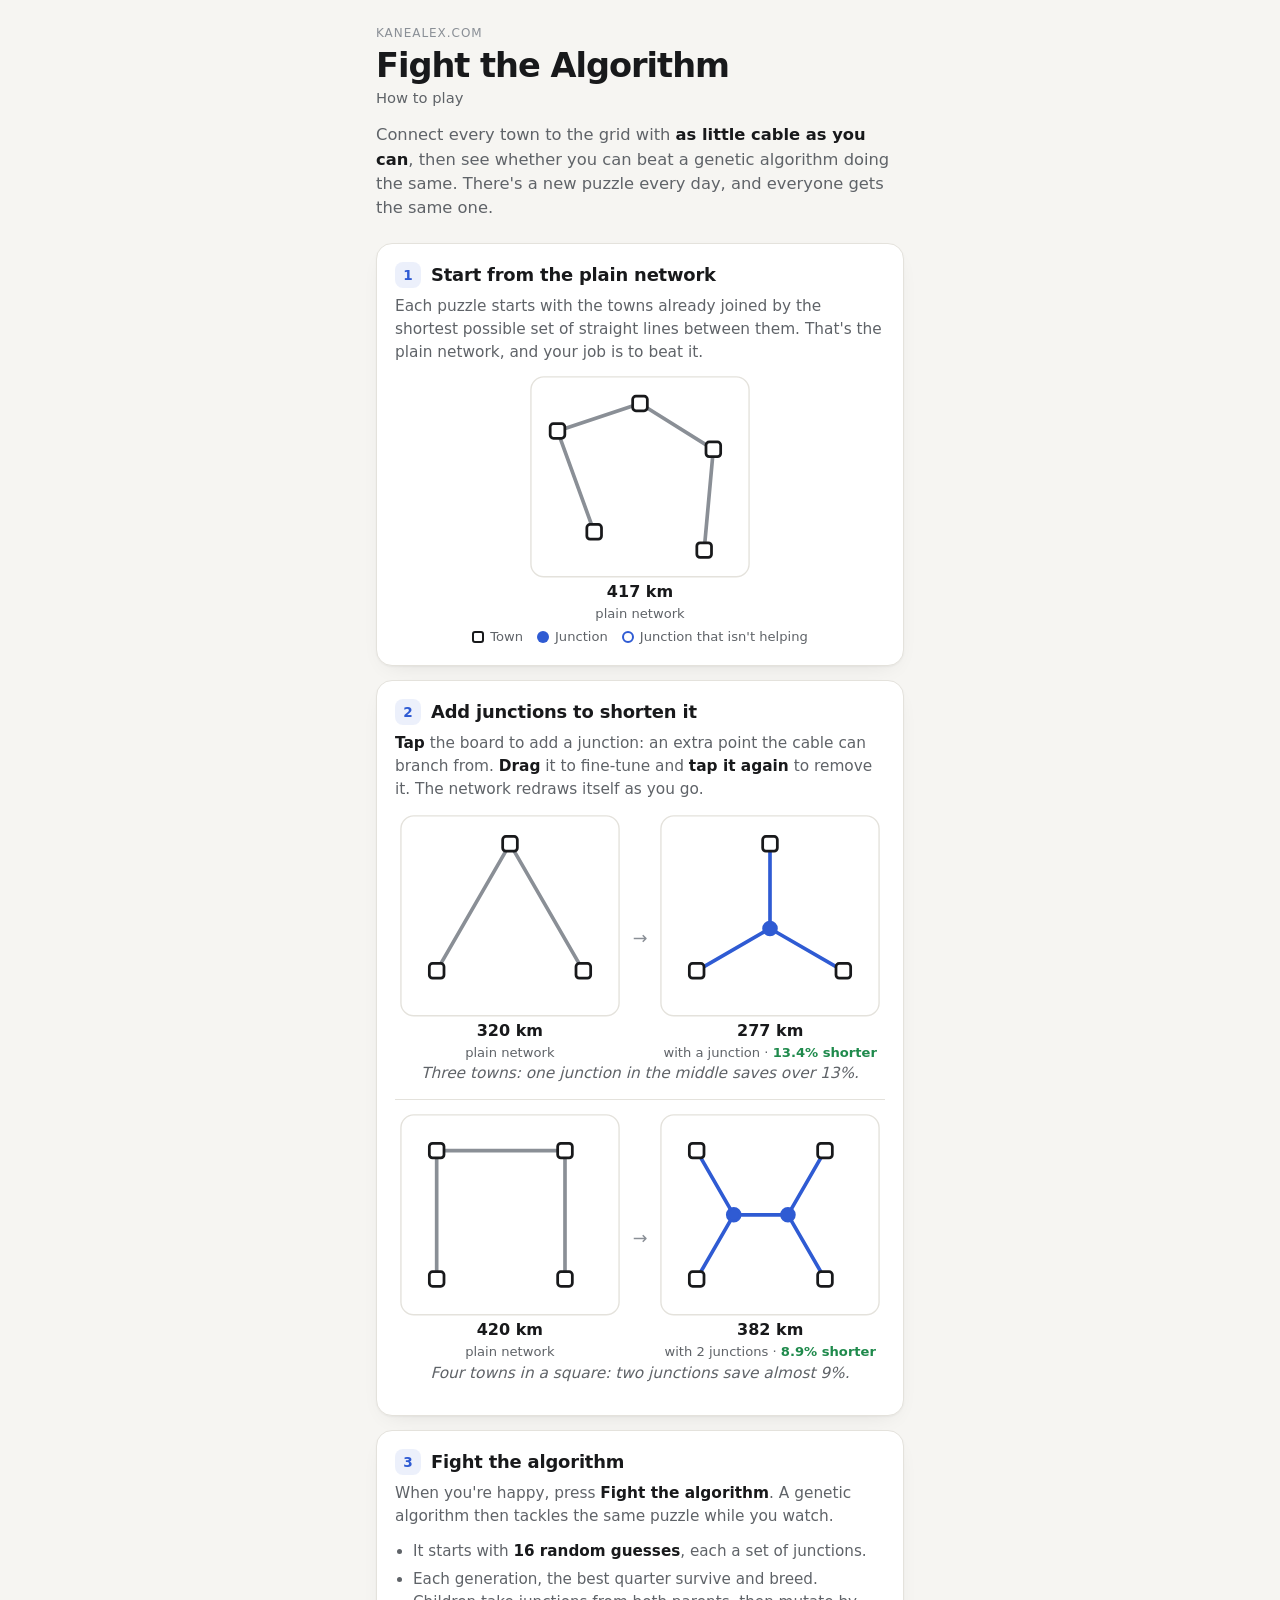
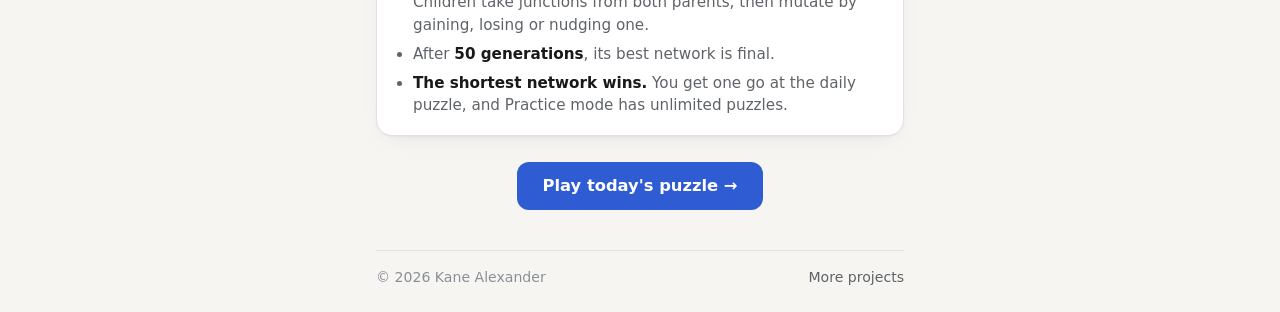
==== index.html @ aeb7538f "How to play: drop the 120 degree step Co-Authored-By: Claude Opus 5.5 (1M context) <noreply@anthropi" ====
<!doctype html>
<html lang="en">
<head>
<meta charset="utf-8">
<script>
  // Returning players skip this page and go straight to the game, unless they
  // got here from the game's own "How to play" button (same-origin referrer).
  try {
    const fromThisSite = document.referrer && new URL(document.referrer).origin === location.origin;
    if (!fromThisSite && localStorage.getItem("fta:seenHelp")) location.replace("play.html");
  } catch (err) { /* storage blocked or odd referrer: show this page */ }
</script>
<meta name="viewport" content="width=device-width, initial-scale=1, viewport-fit=cover">
<title>Fight the Algorithm: How to Play</title>
<meta name="description" content="A daily puzzle: connect the towns with as little cable as you can, then see if you beat a genetic algorithm.">
<link rel="canonical" href="https://fight.kanealex.com/">
<meta name="theme-color" content="#f6f5f2" media="(prefers-color-scheme: light)">
<meta name="theme-color" content="#111214" media="(prefers-color-scheme: dark)">
<meta property="og:type" content="website">
<meta property="og:url" content="https://fight.kanealex.com/">
<meta property="og:title" content="Fight the Algorithm">
<meta property="og:description" content="Connect the towns with less cable than a genetic algorithm. A new puzzle every day.">
<meta name="twitter:card" content="summary">
<meta name="twitter:title" content="Fight the Algorithm">
<meta name="twitter:description" content="Connect the towns with less cable than a genetic algorithm. A new puzzle every day.">
<link rel="icon" href="data:image/svg+xml,%3Csvg xmlns='http://www.w3.org/2000/svg' viewBox='0 0 64 64'%3E%3Crect width='64' height='64' rx='16' fill='%232f5bd3'/%3E%3Cg stroke='%23fff' stroke-width='4' stroke-linecap='round'%3E%3Cpath d='M32 34L16 18M32 34L48 18M32 34V50'/%3E%3C/g%3E%3Ccircle cx='32' cy='34' r='5' fill='%23fff'/%3E%3C/svg%3E">
<link rel="stylesheet" href="style.css">
<style>
  .intro { color: var(--muted); font-size: 1.02rem; margin: 6px 0 22px; text-wrap: pretty; }
  .intro b { color: var(--fg); }
  .steps { display: flex; flex-direction: column; gap: 14px; }
  .step {
    padding: 18px; border-radius: 16px;
    background: var(--card); border: 1px solid var(--border); box-shadow: var(--shadow);
  }
  .step h2 { display: flex; align-items: center; gap: 10px; margin: 0 0 6px; font-size: 1.12rem; letter-spacing: -0.01em; text-wrap: balance; }
  .step-num {
    flex: none; width: 26px; height: 26px; border-radius: 8px; display: grid; place-items: center;
    background: var(--accent-soft); color: var(--accent); font-size: .85rem; font-weight: 700;
  }
  .step p { margin: 0 0 12px; color: var(--muted); font-size: .96rem; }
  .step p b { color: var(--fg); }
  .example { margin-top: 14px; }
  .example + .example { padding-top: 14px; border-top: 1px solid var(--border); }
  .pair { display: grid; grid-template-columns: 1fr auto 1fr; align-items: center; gap: 8px; }
  .pair.single { grid-template-columns: minmax(0, 260px); justify-content: center; }
  .pair .arrow { color: var(--faint); font-size: 1.1rem; }
  figure { margin: 0; text-align: center; min-width: 0; }
  figure svg { display: block; width: 100%; max-width: 220px; height: auto; margin: 0 auto; }
  figcaption { font-size: .82rem; color: var(--muted); font-variant-numeric: tabular-nums; margin-top: 2px; }
  figcaption b { display: block; font-size: 1rem; color: var(--fg); }
  figcaption .good { color: var(--win); font-weight: 600; }
  figcaption .bad { color: var(--lose); font-weight: 600; }
  .caption { text-align: center; color: var(--muted); font-size: .86rem; font-style: italic; margin: 8px 0 0; }
  .legend { display: flex; flex-wrap: wrap; gap: 14px; justify-content: center; font-size: .82rem; color: var(--muted); margin-top: 4px; }
  .legend span { display: inline-flex; align-items: center; gap: 6px; }
  .legend i { display: inline-block; width: 12px; height: 12px; }
  .legend .town { border: 2.5px solid var(--line); border-radius: 3px; background: var(--board); }
  .legend .junction { border-radius: 50%; background: var(--accent); }
  .legend .hollow { border-radius: 50%; border: 2px solid var(--accent); }
  .facts { margin: 0; padding-left: 18px; color: var(--muted); font-size: .95rem; display: flex; flex-direction: column; gap: 6px; }
  .facts b { color: var(--fg); }
  .cta-wrap { text-align: center; margin-top: 26px; }
  .cta {
    display: inline-flex; align-items: center; min-height: 48px; padding: 0 26px; border-radius: 12px;
    background: var(--accent); color: #fff; font-weight: 700; text-decoration: none; font-size: 1.02rem;
  }
  @media (prefers-color-scheme: dark) { .cta { color: #0d1020; } }
  .cta:hover { filter: brightness(1.05); }
  @media (max-width: 420px) { .step { padding: 14px; } .pair { gap: 4px; } }
</style>
</head>
<body>
<main>
  <header class="top">
    <div>
      <a class="home" href="https://kanealex.com">kanealex.com</a>
      <h1>Fight the Algorithm</h1>
      <p class="sub">How to play</p>
    </div>
  </header>

  <p class="intro">Connect every town to the grid with <b>as little cable as you can</b>, then see whether you can beat a genetic algorithm doing the same. There's a new puzzle every day, and everyone gets the same one.</p>

  <div class="steps">
    <section class="step">
      <h2><span class="step-num">1</span> Start from the plain network</h2>
      <p>Each puzzle starts with the towns already joined by the shortest possible set of straight lines between them. That's the plain network, and your job is to beat it.</p>
      <div class="pair single"><figure data-example="start"></figure></div>
      <div class="legend"><span><i class="town"></i>Town</span><span><i class="junction"></i>Junction</span><span><i class="hollow"></i>Junction that isn't helping</span></div>
    </section>

    <section class="step">
      <h2><span class="step-num">2</span> Add junctions to shorten it</h2>
      <p><b>Tap</b> the board to add a junction: an extra point the cable can branch from. <b>Drag</b> it to fine-tune and <b>tap it again</b> to remove it. The network redraws itself as you go.</p>
      <div class="example">
        <div class="pair" data-pair="triangle"></div>
        <p class="caption">Three towns: one junction in the middle saves over 13%.</p>
      </div>
      <div class="example">
        <div class="pair" data-pair="square"></div>
        <p class="caption">Four towns in a square: two junctions save almost 9%.</p>
      </div>
    </section>

    <section class="step">
      <h2><span class="step-num">3</span> Fight the algorithm</h2>
      <p>When you're happy, press <b>Fight the algorithm</b>. A genetic algorithm then tackles the same puzzle while you watch.</p>
      <ul class="facts">
        <li>It starts with <b><span data-ga="population"></span> random guesses</b>, each a set of junctions.</li>
        <li>Each generation, the best quarter survive and breed. Children take junctions from both parents, then mutate by gaining, losing or nudging one.</li>
        <li>After <b><span data-ga="generations"></span> generations</b>, its best network is final.</li>
        <li><b>The shortest network wins.</b> You get one go at the daily puzzle, and Practice mode has unlimited puzzles.</li>
      </ul>
    </section>
  </div>

  <div class="cta-wrap">
    <a class="cta" href="play.html">Play today's puzzle &rarr;</a>
  </div>

  <footer>
    <span>&copy; <span id="year">2026</span> Kane Alexander</span>
    <a href="https://kanealex.com">More projects</a>
  </footer>
</main>

<script type="module">
  import { mst, networkLength, greedySteiner, savedPercent, GA_SETTINGS } from "./js/core.js";

  // Small worked examples, drawn with the game's own scoring so the numbers are real.
  // 1 unit = 1 km.
  const EXAMPLES = {
    start: { towns: [[30, 60], [120, 30], [200, 80], [70, 170], [190, 190]] },
    triangle: { towns: [[40, 170], [200, 170], [120, 31.44]] },
    square: { towns: [[40, 40], [180, 40], [40, 180], [180, 180]] },
  };

  const css = (name) => `var(--${name})`;

  function svg(towns, junctions, color) {
    const pts = towns.concat(junctions);
    const { edges, degree } = mst(pts);
    const lines = edges.map(([a, b]) =>
      `<line x1="${pts[a][0]}" y1="${pts[a][1]}" x2="${pts[b][0]}" y2="${pts[b][1]}" stroke="${color}" stroke-width="4" stroke-linecap="round"/>`).join("");
    const js = junctions.map((p, i) => {
      const useful = degree[towns.length + i] >= 3;
      return `<circle cx="${p[0]}" cy="${p[1]}" r="7" fill="${useful ? color : css("board")}" stroke="${color}" stroke-width="3"/>`;
    }).join("");
    const ts = towns.map(([x, y]) =>
      `<rect x="${x - 8}" y="${y - 8}" width="16" height="16" rx="3.5" fill="${css("board")}" stroke="${css("line")}" stroke-width="3"/>`).join("");
    return `<svg viewBox="0 0 240 220" role="img" aria-hidden="true"><rect x="1" y="1" width="238" height="218" rx="14" fill="${css("board")}" stroke="${css("border")}" stroke-width="1.5"/>${lines}${js}${ts}</svg>`;
  }

  const km = (l) => l.toLocaleString(undefined, { maximumFractionDigits: 0 }) + " km";

  function figure(towns, junctions, label, base) {
    const length = networkLength(towns, junctions);
    const color = junctions.length ? css("accent") : css("faint");
    let delta = "";
    if (base !== undefined) {
      const p = savedPercent(base, length);
      delta = p > 0.05 ? `<span class="good">${p.toFixed(1)}% shorter</span>` : `<span class="bad">${(-p).toFixed(1)}% longer</span>`;
    }
    return `${svg(towns, junctions, color)}<figcaption><b>${km(length)}</b>${label}${delta ? " · " + delta : ""}</figcaption>`;
  }

  for (const el of document.querySelectorAll("[data-example]")) {
    const { towns } = EXAMPLES[el.dataset.example];
    el.innerHTML = figure(towns, [], "plain network");
  }

  for (const el of document.querySelectorAll("[data-pair]")) {
    const ex = EXAMPLES[el.dataset.pair];
    const base = mst(ex.towns).length;
    const junctions = ex.junctions ?? greedySteiner(ex.towns);
    const label = junctions.length === 1 ? "with a junction" : `with ${junctions.length} junctions`;
    el.innerHTML = `<figure>${figure(ex.towns, [], "plain network")}</figure><span class="arrow" aria-hidden="true">&rarr;</span><figure>${figure(ex.towns, junctions, label, base)}</figure>`;
  }

  for (const el of document.querySelectorAll("[data-ga]")) el.textContent = GA_SETTINGS[el.dataset.ga];
  document.getElementById("year").textContent = new Date().getFullYear();
</script>
<script data-goatcounter="https://kanealex.goatcounter.com/count" async src="//gc.zgo.at/count.js"></script>
</body>
</html>
---- style.css ----
:root {
  --bg: #f6f5f2; --fg: #18191b; --muted: #5f6368; --faint: #8a8f96;
  --card: #ffffff; --border: #e4e2dc; --border-strong: #d2cfc7;
  --accent: #2f5bd3; --accent-soft: rgba(47, 91, 211, .09);
  --algo: #d0661f; --algo-soft: rgba(208, 102, 31, .1);
  --win: #1f8a4c; --lose: #c2412d;
  --board: #ffffff; --line: #18191b; --ghost: rgba(24, 25, 27, .16);
  --shadow: 0 1px 2px rgba(0,0,0,.04), 0 8px 24px -12px rgba(0,0,0,.12);
}
@media (prefers-color-scheme: dark) {
  :root {
    --bg: #111214; --fg: #ececec; --muted: #a2a6ad; --faint: #757a82;
    --card: #191b1e; --border: #26292d; --border-strong: #353a40;
    --accent: #84a6ff; --accent-soft: rgba(132, 166, 255, .1);
    --algo: #f0965a; --algo-soft: rgba(240, 150, 90, .12);
    --win: #5fcf8e; --lose: #ff8a75;
    --board: #191b1e; --line: #ececec; --ghost: rgba(236, 236, 236, .16);
    --shadow: 0 1px 2px rgba(0,0,0,.3), 0 12px 32px -16px rgba(0,0,0,.6);
  }
}
* { box-sizing: border-box; }
[hidden] { display: none !important; }
html { -webkit-text-size-adjust: 100%; }
body {
  margin: 0; background: var(--bg); color: var(--fg);
  font: 16px/1.5 system-ui, -apple-system, "Segoe UI", Roboto, sans-serif;
  -webkit-font-smoothing: antialiased;
}
a { color: var(--accent); }
button { font: inherit; color: inherit; }
main {
  max-width: 560px; margin: 0 auto;
  padding: max(20px, env(safe-area-inset-top)) 16px max(24px, env(safe-area-inset-bottom));
}

.top { display: flex; justify-content: space-between; align-items: flex-start; gap: 12px; margin-bottom: 14px; }
.home {
  font-size: .75rem; letter-spacing: .08em; text-transform: uppercase;
  color: var(--faint); text-decoration: none;
}
.home:hover { color: var(--fg); }
h1 { font-size: clamp(1.6rem, 6vw, 2.1rem); line-height: 1.1; margin: 4px 0 2px; letter-spacing: -0.03em; }
#howToPlayLink { display: inline-block; margin: 2px 0 8px; font-size: .8rem; font-weight: 700; color: var(--accent); text-decoration: none; }
#howToPlayLink:hover { text-decoration: underline; }
.sub { margin: 0; color: var(--muted); font-size: .92rem; }
.top-actions { display: flex; gap: 6px; padding-top: 18px; }
.icon-btn {
  width: 40px; height: 40px; border-radius: 11px; border: 1px solid var(--border);
  background: var(--card); display: grid; place-items: center; cursor: pointer; color: inherit;
}
.icon-btn:hover { border-color: var(--border-strong); }
.icon-btn svg { width: 20px; height: 20px; fill: none; stroke: currentColor; stroke-width: 1.8; stroke-linecap: round; stroke-linejoin: round; }

.modes {
  display: inline-flex; padding: 3px; gap: 2px; margin-bottom: 14px;
  background: var(--card); border: 1px solid var(--border); border-radius: 12px;
}
.modes button {
  border: 0; background: none; padding: 6px 16px; border-radius: 9px; cursor: pointer;
  color: var(--muted); font-size: .92rem; font-weight: 600;
}
.modes button[aria-selected="true"] { background: var(--accent-soft); color: var(--accent); }

.score { display: flex; justify-content: space-between; align-items: flex-end; gap: 12px; margin-bottom: 10px; min-height: 52px; }
.score-main { display: flex; flex-direction: column; }
.score-value { font-size: 2rem; font-weight: 700; letter-spacing: -0.03em; line-height: 1.1; font-variant-numeric: tabular-nums; }
.score-label, .score-side { color: var(--muted); font-size: .85rem; }
.score-side { white-space: nowrap; }
.score-side { text-align: right; font-variant-numeric: tabular-nums; }

.board-wrap { position: relative; }
#board {
  display: block; width: 100%; aspect-ratio: 1; border-radius: 16px;
  background: var(--board); border: 1px solid var(--border); box-shadow: var(--shadow);
  touch-action: none; cursor: crosshair; user-select: none; -webkit-user-select: none;
}
#board.locked { cursor: default; }
.hint { color: var(--faint); font-size: .85rem; margin: 10px 0 14px; text-align: center; min-height: 1.3em; }

.controls { display: flex; gap: 8px; flex-wrap: wrap; }
.btn {
  flex: 1 1 auto; min-height: 44px; padding: 0 16px; border-radius: 12px; cursor: pointer;
  border: 1px solid var(--border); background: var(--card); font-weight: 600;
}
.btn:hover { border-color: var(--border-strong); }
.btn.primary { background: var(--accent); border-color: var(--accent); color: #fff; flex-grow: 2; }
@media (prefers-color-scheme: dark) { .btn.primary { color: #0d1020; } }
.btn:disabled { opacity: .45; cursor: default; }

.result {
  margin-top: 14px; padding: 18px; border-radius: 16px;
  background: var(--card); border: 1px solid var(--border); box-shadow: var(--shadow);
}
.result h2 { margin: 0 0 12px; font-size: 1.3rem; letter-spacing: -0.02em; }
.result h2.win { color: var(--win); }
.result h2.lose { color: var(--lose); }
.versus { display: grid; grid-template-columns: 1fr 1fr; gap: 10px; margin-bottom: 12px; }
.side { padding: 10px 12px; border-radius: 12px; display: flex; flex-direction: column; }
.side.you { background: var(--accent-soft); }
.side.algo { background: var(--algo-soft); }
.who { font-size: .8rem; color: var(--muted); font-weight: 600; }
.side .pct { font-size: 1.4rem; font-weight: 700; font-variant-numeric: tabular-nums; }
.side .sub-pct { font-size: .8rem; color: var(--muted); font-variant-numeric: tabular-nums; }
.side.lead { box-shadow: inset 0 0 0 2px currentColor; }
.side.you.lead { color: var(--accent); }
.side.algo.lead { color: var(--algo); }
.side.you .pct { color: var(--accent); }
.side.algo .pct { color: var(--algo); }
#chart { display: block; width: 100%; height: 90px; }
.best { color: var(--muted); font-size: .85rem; margin: 8px 0 12px; }
.views { display: inline-flex; gap: 2px; padding: 3px; border: 1px solid var(--border); border-radius: 11px; margin-bottom: 14px; }
.views button { border: 0; background: none; padding: 4px 14px; border-radius: 8px; cursor: pointer; color: var(--muted); font-size: .88rem; font-weight: 600; }
.views button[aria-pressed="true"] { background: var(--bg); color: var(--fg); }
.next-daily { color: var(--faint); font-size: .85rem; margin: 12px 0 0; text-align: center; }
.next-daily:empty { display: none; }

footer {
  margin-top: 40px; padding-top: 16px; border-top: 1px solid var(--border);
  display: flex; justify-content: space-between; gap: 8px; color: var(--faint); font-size: .88rem;
}
footer a { color: var(--muted); text-decoration: none; }
footer a:hover { color: var(--fg); text-decoration: underline; }

dialog {
  width: min(480px, calc(100vw - 32px)); max-height: calc(100dvh - 48px); overflow: auto;
  border: 1px solid var(--border); border-radius: 16px; padding: 22px;
  background: var(--card); color: var(--fg); box-shadow: var(--shadow);
}
dialog::backdrop { background: rgba(0, 0, 0, .45); }
dialog h2 { margin: 0 0 10px; font-size: 1.25rem; }
dialog h3 { margin: 18px 0 6px; font-size: 1rem; }
dialog p { margin: 0 0 10px; color: var(--muted); font-size: .95rem; }
dialog .btn { width: 100%; margin-top: 8px; }
.stats { display: grid; grid-template-columns: repeat(4, 1fr); gap: 8px; margin: 6px 0 14px; text-align: center; }
.stats b { display: block; font-size: 1.6rem; font-variant-numeric: tabular-nums; }
.stats span { font-size: .75rem; color: var(--muted); }
.muted { color: var(--muted); }
.small { font-size: .82rem; }

.toast {
  position: fixed; left: 50%; bottom: max(24px, env(safe-area-inset-bottom)); transform: translateX(-50%);
  background: var(--fg); color: var(--bg); padding: 8px 16px; border-radius: 999px; font-size: .9rem; font-weight: 600;
}

:focus-visible { outline: 2px solid var(--accent); outline-offset: 2px; }
@media (prefers-reduced-motion: reduce) { * { transition: none !important; } }
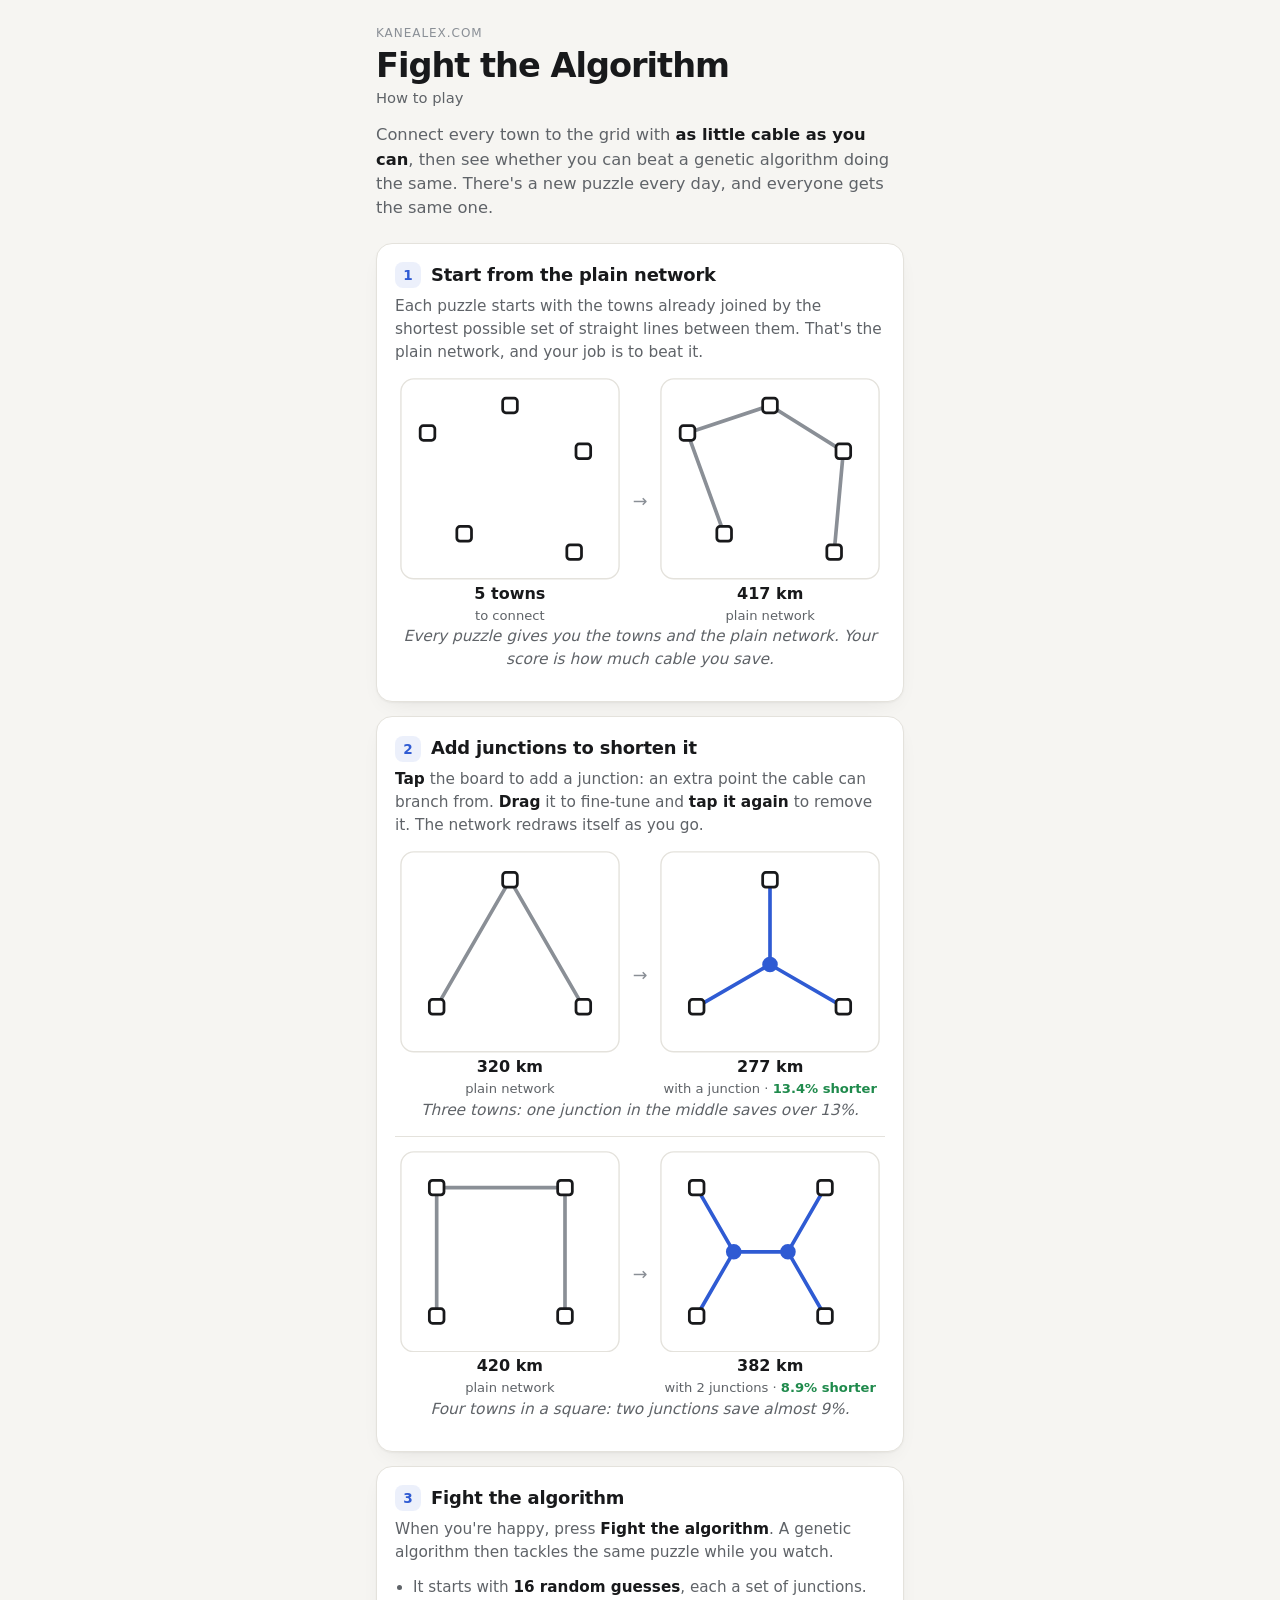
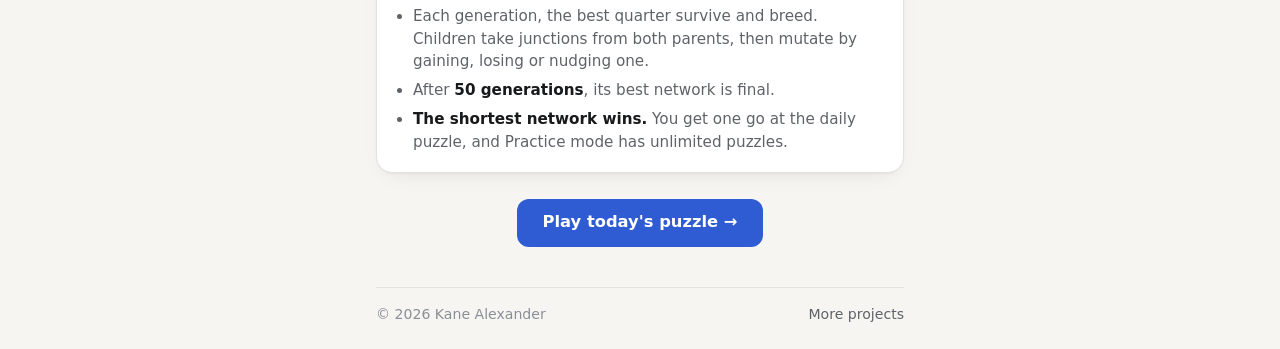
==== commit 3583878b: "How to play: step 1 shows towns, then the plain network Co-Authored-By: Claude Opus 5.5 (1M context)" ====
--- a/index.html
+++ b/index.html
@@ -86,8 +86,10 @@
     <section class="step">
       <h2><span class="step-num">1</span> Start from the plain network</h2>
       <p>Each puzzle starts with the towns already joined by the shortest possible set of straight lines between them. That's the plain network, and your job is to beat it.</p>
-      <div class="pair single"><figure data-example="start"></figure></div>
-      <div class="legend"><span><i class="town"></i>Town</span><span><i class="junction"></i>Junction</span><span><i class="hollow"></i>Junction that isn't helping</span></div>
+      <div class="example">
+        <div class="pair" data-start="start"></div>
+        <p class="caption">Every puzzle gives you the towns and the plain network. Your score is how much cable you save.</p>
+      </div>
     </section>
 
     <section class="step">
@@ -165,9 +167,10 @@
     return `${svg(towns, junctions, color)}<figcaption><b>${km(length)}</b>${label}${delta ? " · " + delta : ""}</figcaption>`;
   }
 
-  for (const el of document.querySelectorAll("[data-example]")) {
-    const { towns } = EXAMPLES[el.dataset.example];
-    el.innerHTML = figure(towns, [], "plain network");
+  for (const el of document.querySelectorAll("[data-start]")) {
+    const { towns } = EXAMPLES[el.dataset.start];
+    const dots = svg(towns, [], css("faint")).replace(/<line [^>]*\/>/g, "");
+    el.innerHTML = `<figure>${dots}<figcaption><b>${towns.length} towns</b>to connect</figcaption></figure><span class="arrow" aria-hidden="true">&rarr;</span><figure>${figure(towns, [], "plain network")}</figure>`;
   }
 
   for (const el of document.querySelectorAll("[data-pair]")) {
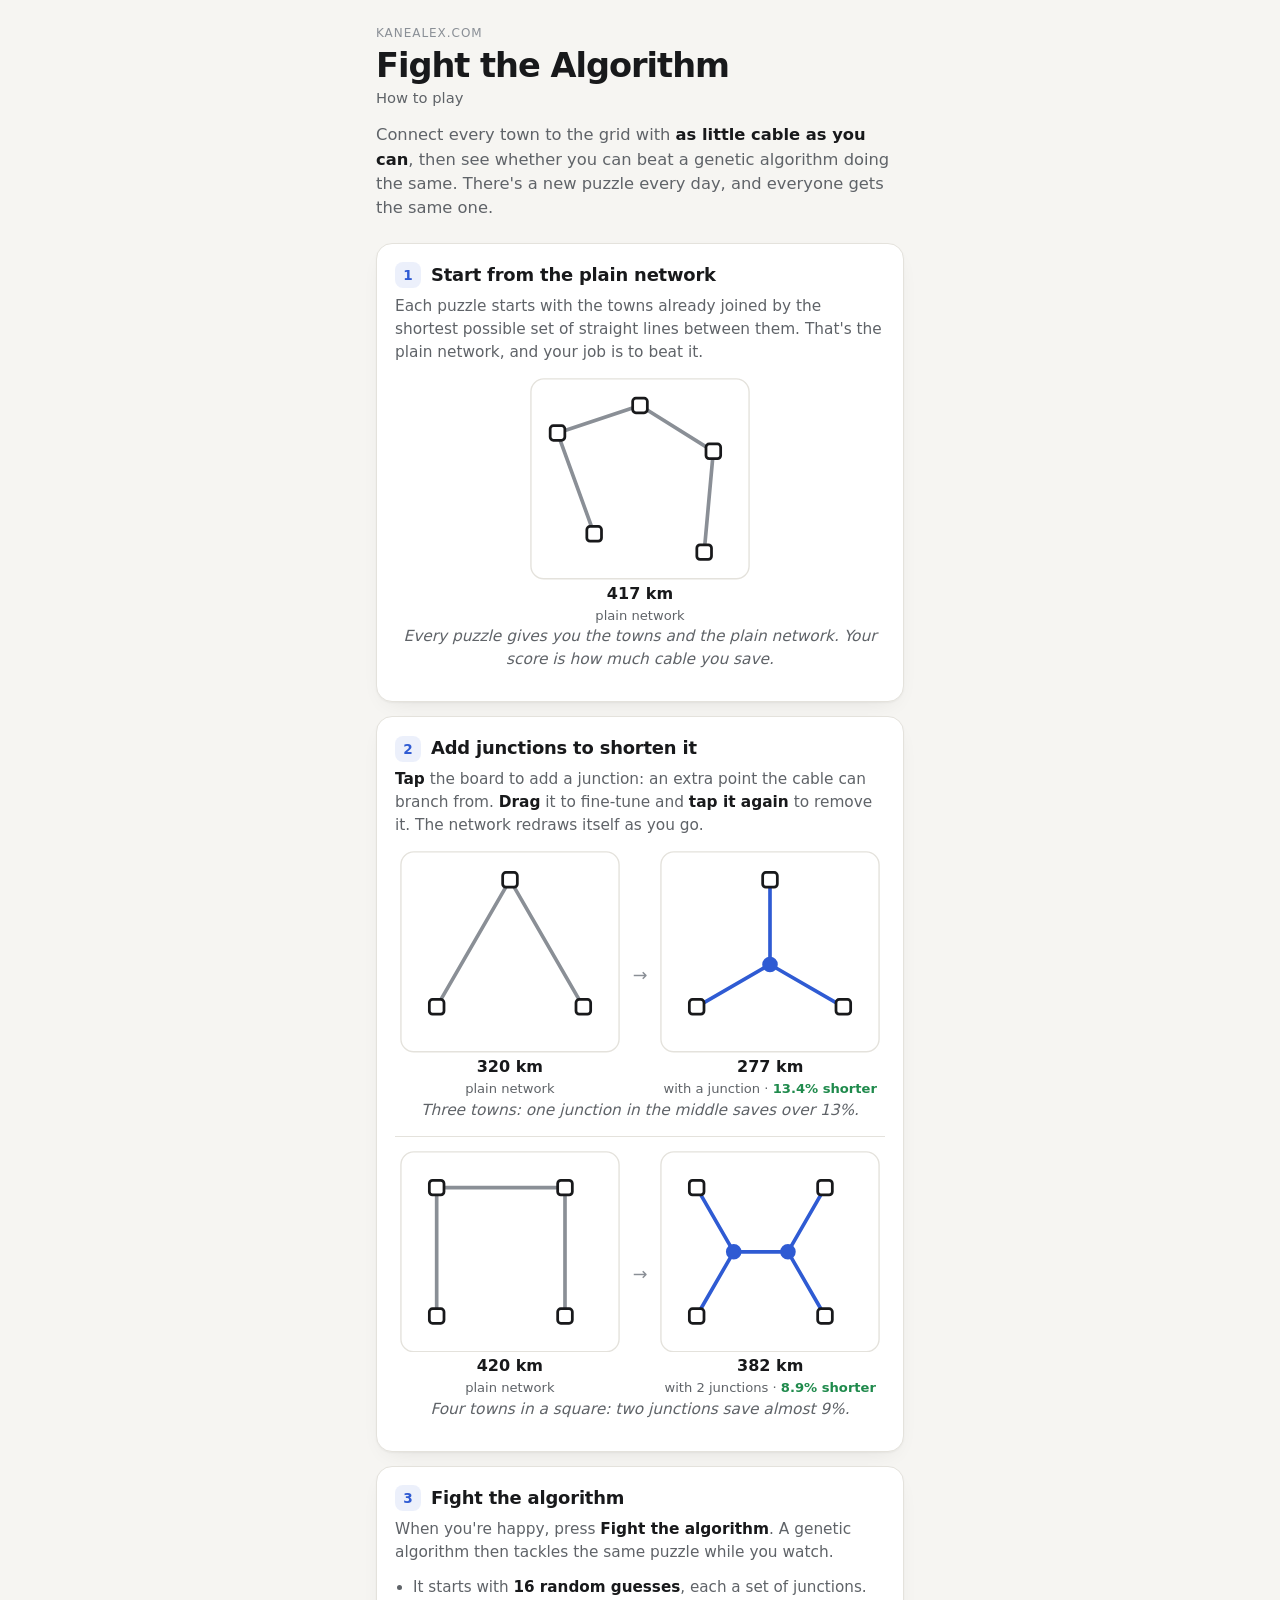
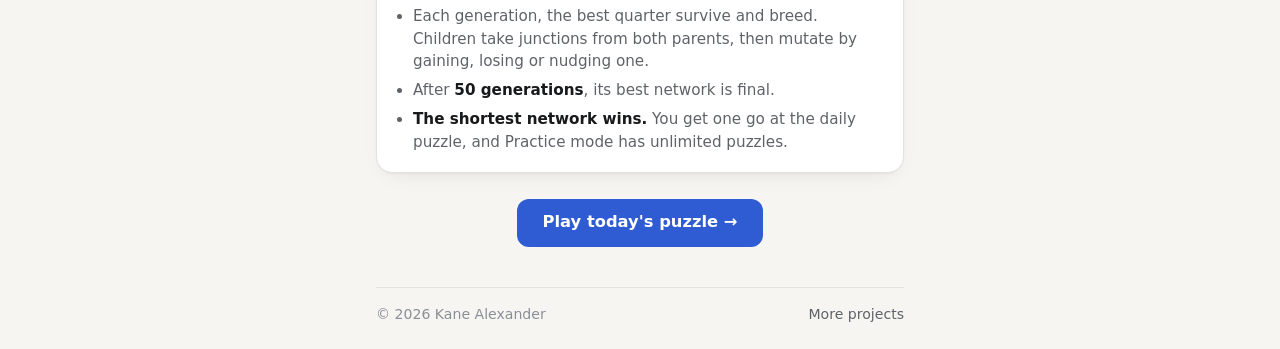
==== commit 7a6869b9: "How to play: step 1 shows only the plain network Co-Authored-By: Claude Opus 5.5 (1M context) <norep" ====
--- a/index.html
+++ b/index.html
@@ -87,7 +87,7 @@
       <h2><span class="step-num">1</span> Start from the plain network</h2>
       <p>Each puzzle starts with the towns already joined by the shortest possible set of straight lines between them. That's the plain network, and your job is to beat it.</p>
       <div class="example">
-        <div class="pair" data-start="start"></div>
+        <div class="pair single" data-start="start"></div>
         <p class="caption">Every puzzle gives you the towns and the plain network. Your score is how much cable you save.</p>
       </div>
     </section>
@@ -169,8 +169,7 @@
 
   for (const el of document.querySelectorAll("[data-start]")) {
     const { towns } = EXAMPLES[el.dataset.start];
-    const dots = svg(towns, [], css("faint")).replace(/<line [^>]*\/>/g, "");
-    el.innerHTML = `<figure>${dots}<figcaption><b>${towns.length} towns</b>to connect</figcaption></figure><span class="arrow" aria-hidden="true">&rarr;</span><figure>${figure(towns, [], "plain network")}</figure>`;
+    el.innerHTML = `<figure>${figure(towns, [], "plain network")}</figure>`;
   }
 
   for (const el of document.querySelectorAll("[data-pair]")) {
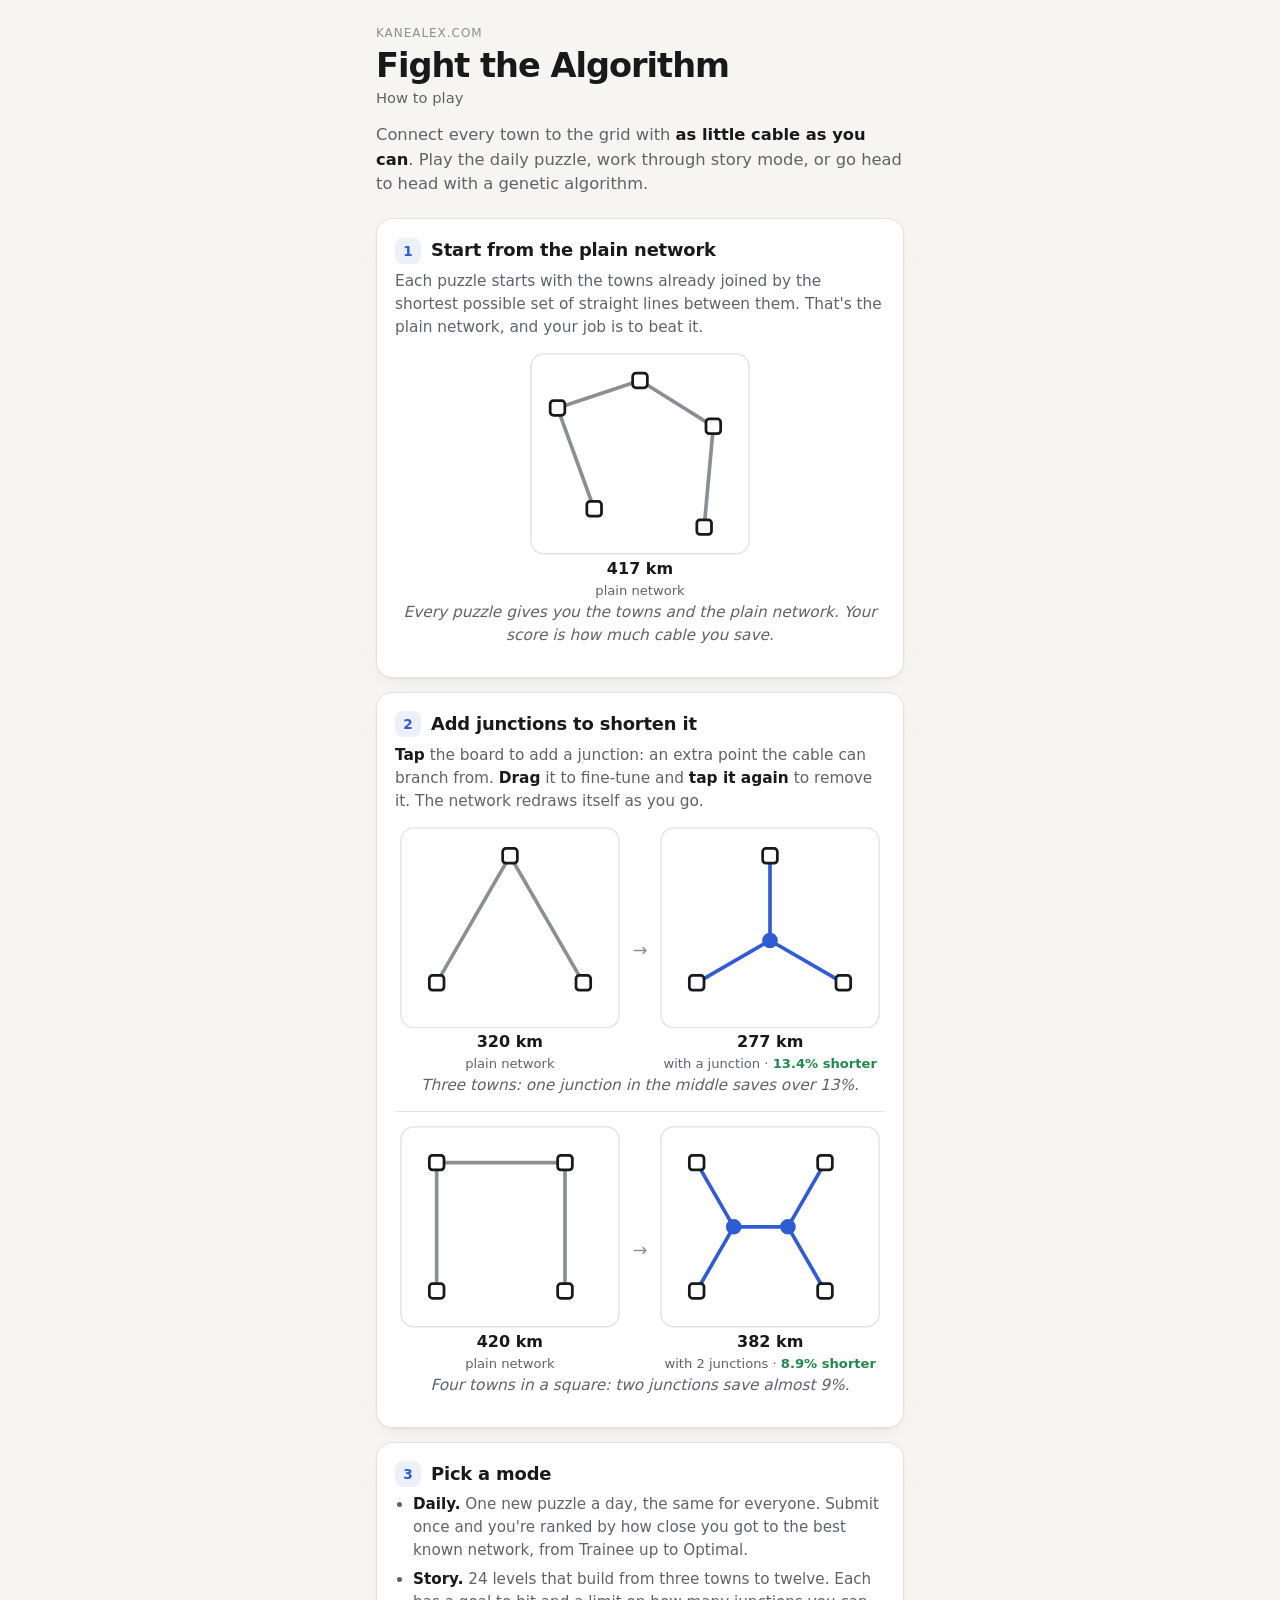
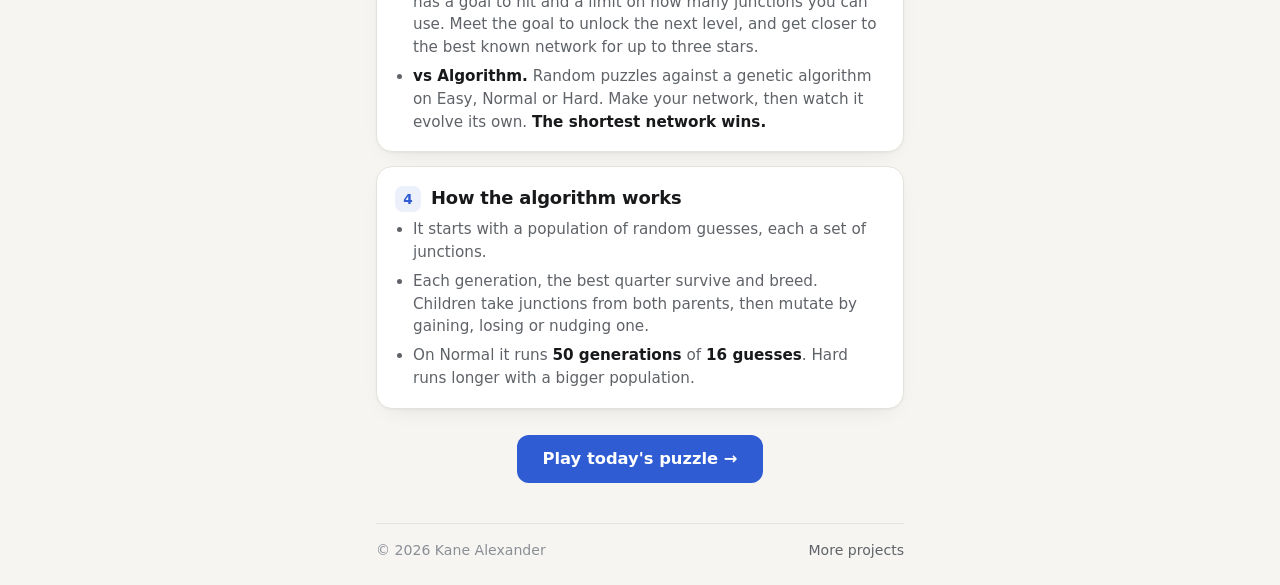
==== commit ce39bbc4: "Three modes: Daily (ranked), Story (24 levels), vs Algorithm (3 difficulties) Co-Authored-By: Claude" ====
--- a/index.html
+++ b/index.html
@@ -80,7 +80,7 @@
     </div>
   </header>
 
-  <p class="intro">Connect every town to the grid with <b>as little cable as you can</b>, then see whether you can beat a genetic algorithm doing the same. There's a new puzzle every day, and everyone gets the same one.</p>
+  <p class="intro">Connect every town to the grid with <b>as little cable as you can</b>. Play the daily puzzle, work through story mode, or go head to head with a genetic algorithm.</p>
 
   <div class="steps">
     <section class="step">
@@ -106,19 +106,26 @@
     </section>
 
     <section class="step">
-      <h2><span class="step-num">3</span> Fight the algorithm</h2>
-      <p>When you're happy, press <b>Fight the algorithm</b>. A genetic algorithm then tackles the same puzzle while you watch.</p>
+      <h2><span class="step-num">3</span> Pick a mode</h2>
       <ul class="facts">
-        <li>It starts with <b><span data-ga="population"></span> random guesses</b>, each a set of junctions.</li>
+        <li><b>Daily.</b> One new puzzle a day, the same for everyone. Submit once and you're ranked by how close you got to the best known network, from Trainee up to Optimal.</li>
+        <li><b>Story.</b> <span data-levels></span> levels that build from three towns to twelve. Each has a goal to hit and a limit on how many junctions you can use. Meet the goal to unlock the next level, and get closer to the best known network for up to three stars.</li>
+        <li><b>vs Algorithm.</b> Random puzzles against a genetic algorithm on Easy, Normal or Hard. Make your network, then watch it evolve its own. <b>The shortest network wins.</b></li>
+      </ul>
+    </section>
+
+    <section class="step">
+      <h2><span class="step-num">4</span> How the algorithm works</h2>
+      <ul class="facts">
+        <li>It starts with a population of random guesses, each a set of junctions.</li>
         <li>Each generation, the best quarter survive and breed. Children take junctions from both parents, then mutate by gaining, losing or nudging one.</li>
-        <li>After <b><span data-ga="generations"></span> generations</b>, its best network is final.</li>
-        <li><b>The shortest network wins.</b> You get one go at the daily puzzle, and Practice mode has unlimited puzzles.</li>
+        <li>On Normal it runs <b><span data-ga="generations"></span> generations</b> of <b><span data-ga="population"></span> guesses</b>. Hard runs longer with a bigger population.</li>
       </ul>
     </section>
   </div>
 
   <div class="cta-wrap">
-    <a class="cta" href="play.html">Play today's puzzle &rarr;</a>
+    <a class="cta" href="play.html#daily">Play today's puzzle &rarr;</a>
   </div>
 
   <footer>
@@ -129,6 +136,7 @@
 
 <script type="module">
   import { mst, networkLength, greedySteiner, savedPercent, GA_SETTINGS } from "./js/core.js";
+  import { LEVEL_COUNT } from "./js/story.js";
 
   // Small worked examples, drawn with the game's own scoring so the numbers are real.
   // 1 unit = 1 km.
@@ -180,6 +188,7 @@
     el.innerHTML = `<figure>${figure(ex.towns, [], "plain network")}</figure><span class="arrow" aria-hidden="true">&rarr;</span><figure>${figure(ex.towns, junctions, label, base)}</figure>`;
   }
 
+  for (const el of document.querySelectorAll("[data-levels]")) el.textContent = LEVEL_COUNT;
   for (const el of document.querySelectorAll("[data-ga]")) el.textContent = GA_SETTINGS[el.dataset.ga];
   document.getElementById("year").textContent = new Date().getFullYear();
 </script>
--- a/style.css
+++ b/style.css
@@ -3,7 +3,7 @@
   --card: #ffffff; --border: #e4e2dc; --border-strong: #d2cfc7;
   --accent: #2f5bd3; --accent-soft: rgba(47, 91, 211, .09);
   --algo: #d0661f; --algo-soft: rgba(208, 102, 31, .1);
-  --win: #1f8a4c; --lose: #c2412d;
+  --win: #1f8a4c; --win-soft: rgba(31, 138, 76, .1); --lose: #c2412d; --star: #e0a100;
   --board: #ffffff; --line: #18191b; --ghost: rgba(24, 25, 27, .16);
   --shadow: 0 1px 2px rgba(0,0,0,.04), 0 8px 24px -12px rgba(0,0,0,.12);
 }
@@ -13,7 +13,7 @@
     --card: #191b1e; --border: #26292d; --border-strong: #353a40;
     --accent: #84a6ff; --accent-soft: rgba(132, 166, 255, .1);
     --algo: #f0965a; --algo-soft: rgba(240, 150, 90, .12);
-    --win: #5fcf8e; --lose: #ff8a75;
+    --win: #5fcf8e; --win-soft: rgba(95, 207, 142, .12); --lose: #ff8a75; --star: #ffc93c;
     --board: #191b1e; --line: #ececec; --ghost: rgba(236, 236, 236, .16);
     --shadow: 0 1px 2px rgba(0,0,0,.3), 0 12px 32px -16px rgba(0,0,0,.6);
   }
@@ -61,6 +61,28 @@
 }
 .modes button[aria-selected="true"] { background: var(--accent-soft); color: var(--accent); }
 
+.mode-bar {
+  display: flex; justify-content: space-between; align-items: center; gap: 10px; flex-wrap: wrap;
+  margin: -4px 0 14px; padding: 10px 12px; border-radius: 12px; background: var(--card); border: 1px solid var(--border);
+}
+.mode-bar-main { display: flex; flex-direction: column; min-width: 0; }
+.mode-bar-side { display: flex; align-items: center; gap: 10px; }
+.level-name { font-weight: 700; }
+.goal { color: var(--muted); font-size: .88rem; font-variant-numeric: tabular-nums; }
+.goal b { color: var(--fg); }
+.goal .over { color: var(--lose); }
+.stars { color: var(--star); letter-spacing: 2px; font-size: 1.05rem; }
+.stars .off { color: var(--border-strong); }
+.btn.small { flex: none; min-height: 34px; padding: 0 12px; font-size: .88rem; border-radius: 10px; }
+.segmented { display: inline-flex; gap: 2px; padding: 3px; border: 1px solid var(--border); border-radius: 11px; }
+.segmented button { border: 0; background: none; padding: 4px 12px; border-radius: 8px; cursor: pointer; color: var(--muted); font-size: .88rem; font-weight: 600; }
+.segmented button[aria-pressed="true"] { background: var(--algo-soft); color: var(--algo); }
+.banner {
+  margin: 0 0 12px; padding: 12px 14px; border-radius: 12px; background: var(--win-soft); color: var(--fg);
+  display: flex; justify-content: space-between; align-items: center; gap: 10px; flex-wrap: wrap; font-size: .94rem;
+}
+.banner b { color: var(--win); }
+.banner .stars { font-size: 1.15rem; }
 .score { display: flex; justify-content: space-between; align-items: flex-end; gap: 12px; margin-bottom: 10px; min-height: 52px; }
 .score-main { display: flex; flex-direction: column; }
 .score-value { font-size: 2rem; font-weight: 700; letter-spacing: -0.03em; line-height: 1.1; font-variant-numeric: tabular-nums; }
@@ -91,21 +113,28 @@
   margin-top: 14px; padding: 18px; border-radius: 16px;
   background: var(--card); border: 1px solid var(--border); box-shadow: var(--shadow);
 }
+.result-sub { margin: -6px 0 10px; color: var(--muted); font-size: .92rem; }
+.result-sub:empty { display: none; }
+.meter { height: 10px; border-radius: 999px; background: var(--bg); border: 1px solid var(--border); overflow: hidden; margin-bottom: 14px; }
+.meter-fill { height: 100%; background: var(--win); border-radius: 999px; }
 .result h2 { margin: 0 0 12px; font-size: 1.3rem; letter-spacing: -0.02em; }
 .result h2.win { color: var(--win); }
 .result h2.lose { color: var(--lose); }
 .versus { display: grid; grid-template-columns: 1fr 1fr; gap: 10px; margin-bottom: 12px; }
 .side { padding: 10px 12px; border-radius: 12px; display: flex; flex-direction: column; }
 .side.you { background: var(--accent-soft); }
-.side.algo { background: var(--algo-soft); }
+.side.other { background: var(--algo-soft); }
+.side.other.best { background: var(--win-soft); }
 .who { font-size: .8rem; color: var(--muted); font-weight: 600; }
 .side .pct { font-size: 1.4rem; font-weight: 700; font-variant-numeric: tabular-nums; }
 .side .sub-pct { font-size: .8rem; color: var(--muted); font-variant-numeric: tabular-nums; }
 .side.lead { box-shadow: inset 0 0 0 2px currentColor; }
 .side.you.lead { color: var(--accent); }
-.side.algo.lead { color: var(--algo); }
+.side.other.lead { color: var(--algo); }
+.side.other.best.lead { color: var(--win); }
 .side.you .pct { color: var(--accent); }
-.side.algo .pct { color: var(--algo); }
+.side.other .pct { color: var(--algo); }
+.side.other.best .pct { color: var(--win); }
 #chart { display: block; width: 100%; height: 90px; }
 .best { color: var(--muted); font-size: .85rem; margin: 8px 0 12px; }
 .views { display: inline-flex; gap: 2px; padding: 3px; border: 1px solid var(--border); border-radius: 11px; margin-bottom: 14px; }
@@ -131,6 +160,14 @@
 dialog h3 { margin: 18px 0 6px; font-size: 1rem; }
 dialog p { margin: 0 0 10px; color: var(--muted); font-size: .95rem; }
 dialog .btn { width: 100%; margin-top: 8px; }
+.levels { display: grid; grid-template-columns: repeat(4, 1fr); gap: 8px; margin: 6px 0 12px; }
+.levels button {
+  aspect-ratio: 1; border-radius: 12px; border: 1px solid var(--border); background: var(--bg); cursor: pointer;
+  display: flex; flex-direction: column; align-items: center; justify-content: center; gap: 2px; font-weight: 700; font-size: 1.05rem;
+}
+.levels button.current { border-color: var(--accent); box-shadow: inset 0 0 0 1px var(--accent); }
+.levels button:disabled { opacity: .4; cursor: default; }
+.levels .stars { font-size: .72rem; letter-spacing: 0; }
 .stats { display: grid; grid-template-columns: repeat(4, 1fr); gap: 8px; margin: 6px 0 14px; text-align: center; }
 .stats b { display: block; font-size: 1.6rem; font-variant-numeric: tabular-nums; }
 .stats span { font-size: .75rem; color: var(--muted); }
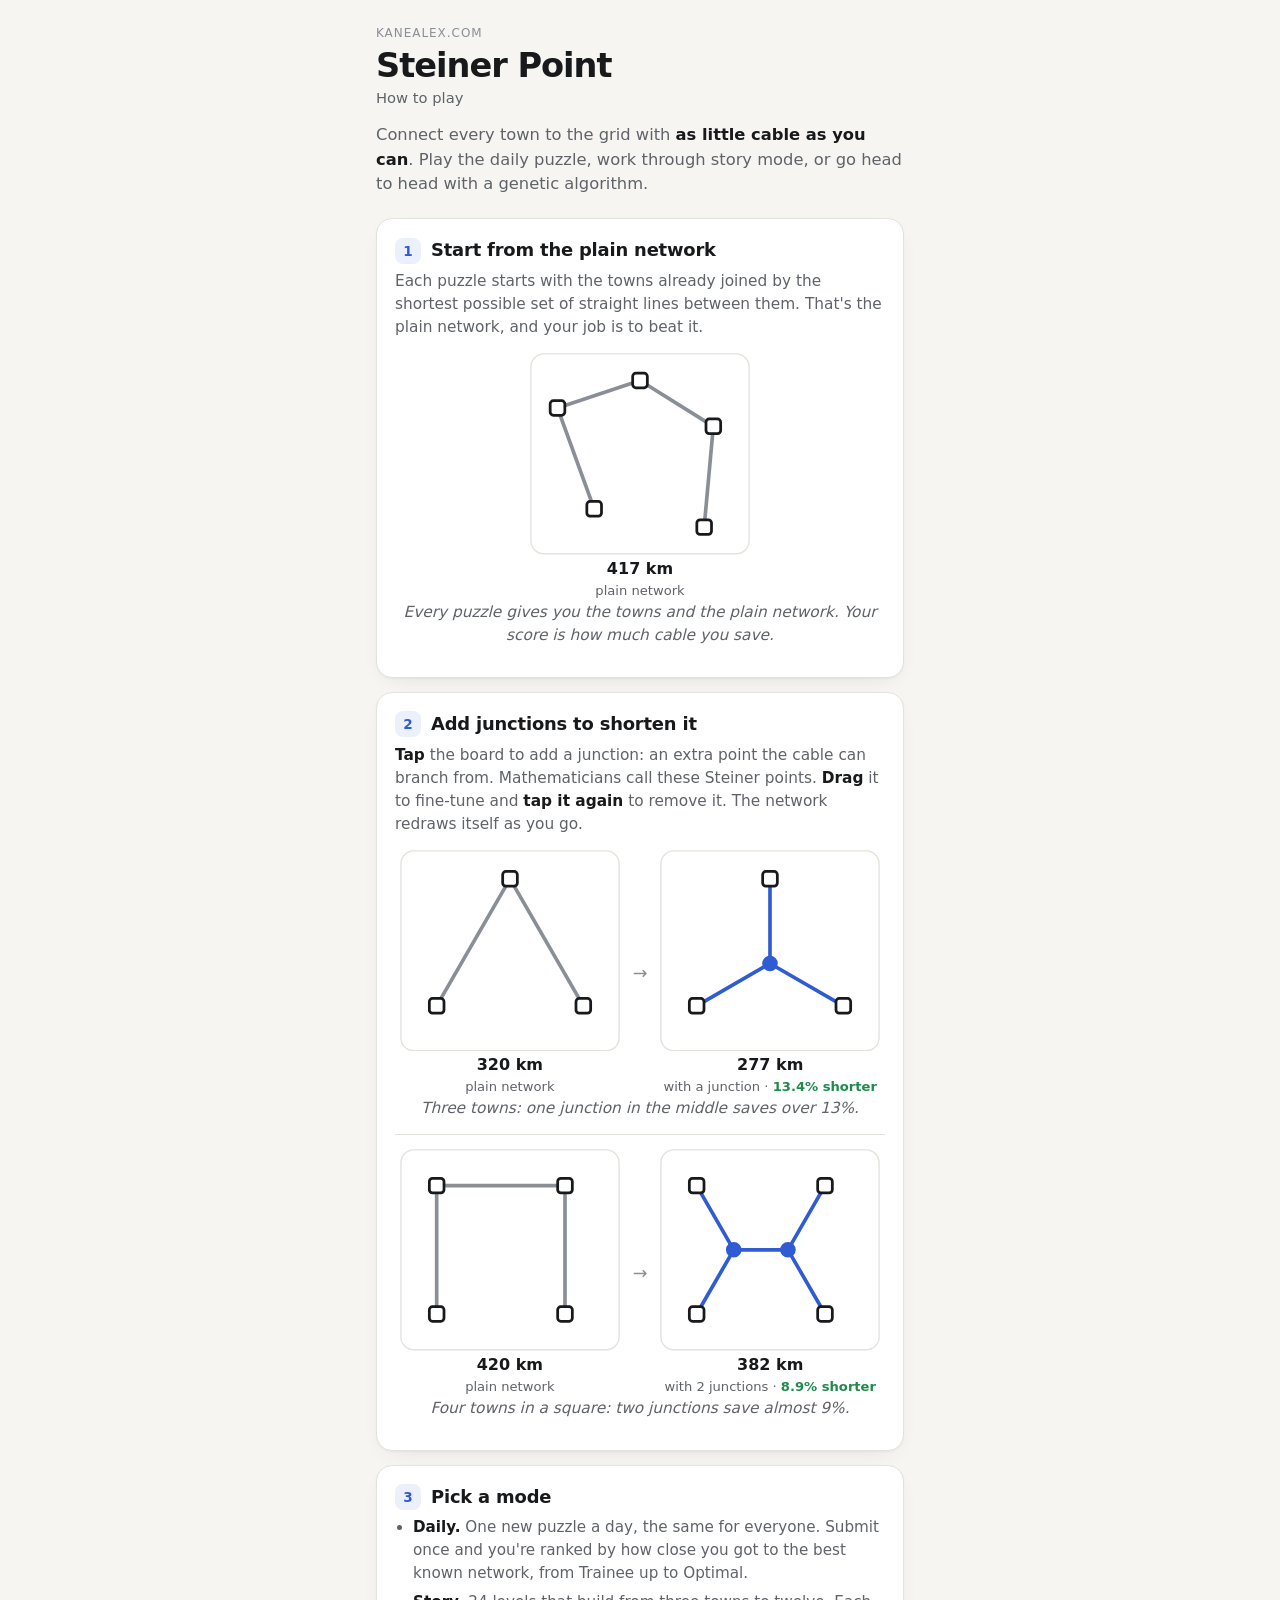
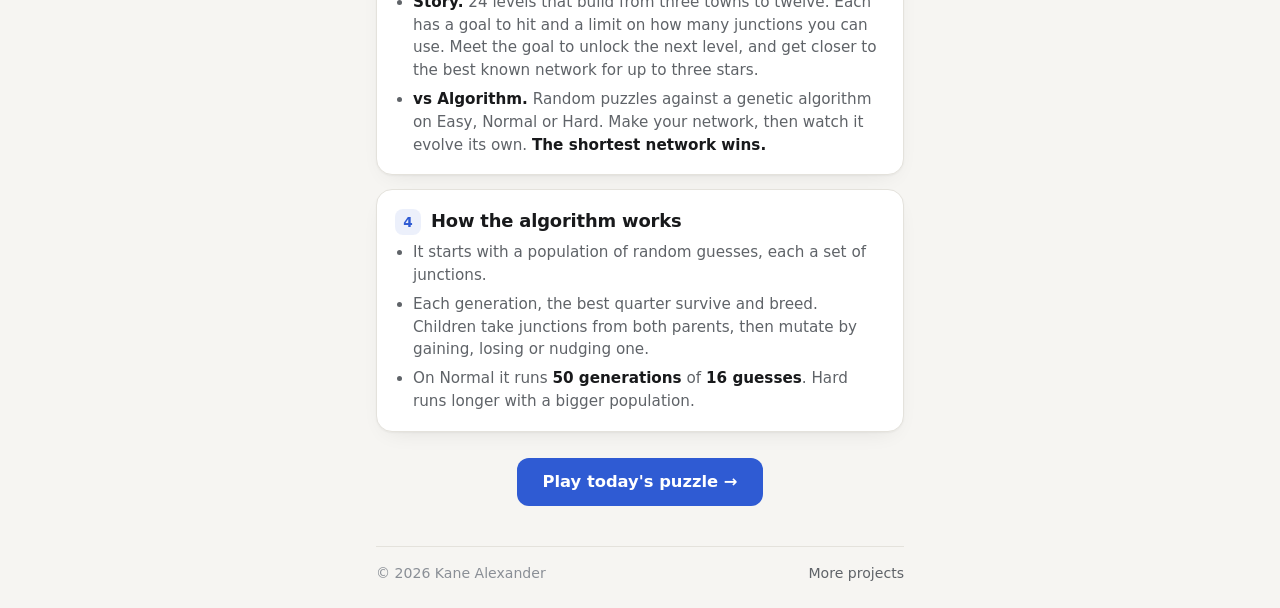
==== commit 748bcaf1: "Rename to Steiner Point (steiner.kanealex.com) Co-Authored-By: Claude Opus 5.5 (1M context) <noreply" ====
--- a/index.html
+++ b/index.html
@@ -11,17 +11,17 @@
   } catch (err) { /* storage blocked or odd referrer: show this page */ }
 </script>
 <meta name="viewport" content="width=device-width, initial-scale=1, viewport-fit=cover">
-<title>Fight the Algorithm: How to Play</title>
+<title>Steiner Point: How to Play</title>
 <meta name="description" content="A daily puzzle: connect the towns with as little cable as you can, then see if you beat a genetic algorithm.">
-<link rel="canonical" href="https://fight.kanealex.com/">
+<link rel="canonical" href="https://steiner.kanealex.com/">
 <meta name="theme-color" content="#f6f5f2" media="(prefers-color-scheme: light)">
 <meta name="theme-color" content="#111214" media="(prefers-color-scheme: dark)">
 <meta property="og:type" content="website">
-<meta property="og:url" content="https://fight.kanealex.com/">
-<meta property="og:title" content="Fight the Algorithm">
+<meta property="og:url" content="https://steiner.kanealex.com/">
+<meta property="og:title" content="Steiner Point">
 <meta property="og:description" content="Connect the towns with less cable than a genetic algorithm. A new puzzle every day.">
 <meta name="twitter:card" content="summary">
-<meta name="twitter:title" content="Fight the Algorithm">
+<meta name="twitter:title" content="Steiner Point">
 <meta name="twitter:description" content="Connect the towns with less cable than a genetic algorithm. A new puzzle every day.">
 <link rel="icon" href="data:image/svg+xml,%3Csvg xmlns='http://www.w3.org/2000/svg' viewBox='0 0 64 64'%3E%3Crect width='64' height='64' rx='16' fill='%232f5bd3'/%3E%3Cg stroke='%23fff' stroke-width='4' stroke-linecap='round'%3E%3Cpath d='M32 34L16 18M32 34L48 18M32 34V50'/%3E%3C/g%3E%3Ccircle cx='32' cy='34' r='5' fill='%23fff'/%3E%3C/svg%3E">
 <link rel="stylesheet" href="style.css">
@@ -75,7 +75,7 @@
   <header class="top">
     <div>
       <a class="home" href="https://kanealex.com">kanealex.com</a>
-      <h1>Fight the Algorithm</h1>
+      <h1>Steiner Point</h1>
       <p class="sub">How to play</p>
     </div>
   </header>
@@ -94,7 +94,7 @@
 
     <section class="step">
       <h2><span class="step-num">2</span> Add junctions to shorten it</h2>
-      <p><b>Tap</b> the board to add a junction: an extra point the cable can branch from. <b>Drag</b> it to fine-tune and <b>tap it again</b> to remove it. The network redraws itself as you go.</p>
+      <p><b>Tap</b> the board to add a junction: an extra point the cable can branch from. Mathematicians call these Steiner points. <b>Drag</b> it to fine-tune and <b>tap it again</b> to remove it. The network redraws itself as you go.</p>
       <div class="example">
         <div class="pair" data-pair="triangle"></div>
         <p class="caption">Three towns: one junction in the middle saves over 13%.</p>
--- a/style.css
+++ b/style.css
@@ -82,6 +82,8 @@
   display: flex; justify-content: space-between; align-items: center; gap: 10px; flex-wrap: wrap; font-size: .94rem;
 }
 .banner b { color: var(--win); }
+.banner.fail { background: var(--algo-soft); }
+.banner.fail b { color: var(--algo); }
 .banner .stars { font-size: 1.15rem; }
 .score { display: flex; justify-content: space-between; align-items: flex-end; gap: 12px; margin-bottom: 10px; min-height: 52px; }
 .score-main { display: flex; flex-direction: column; }
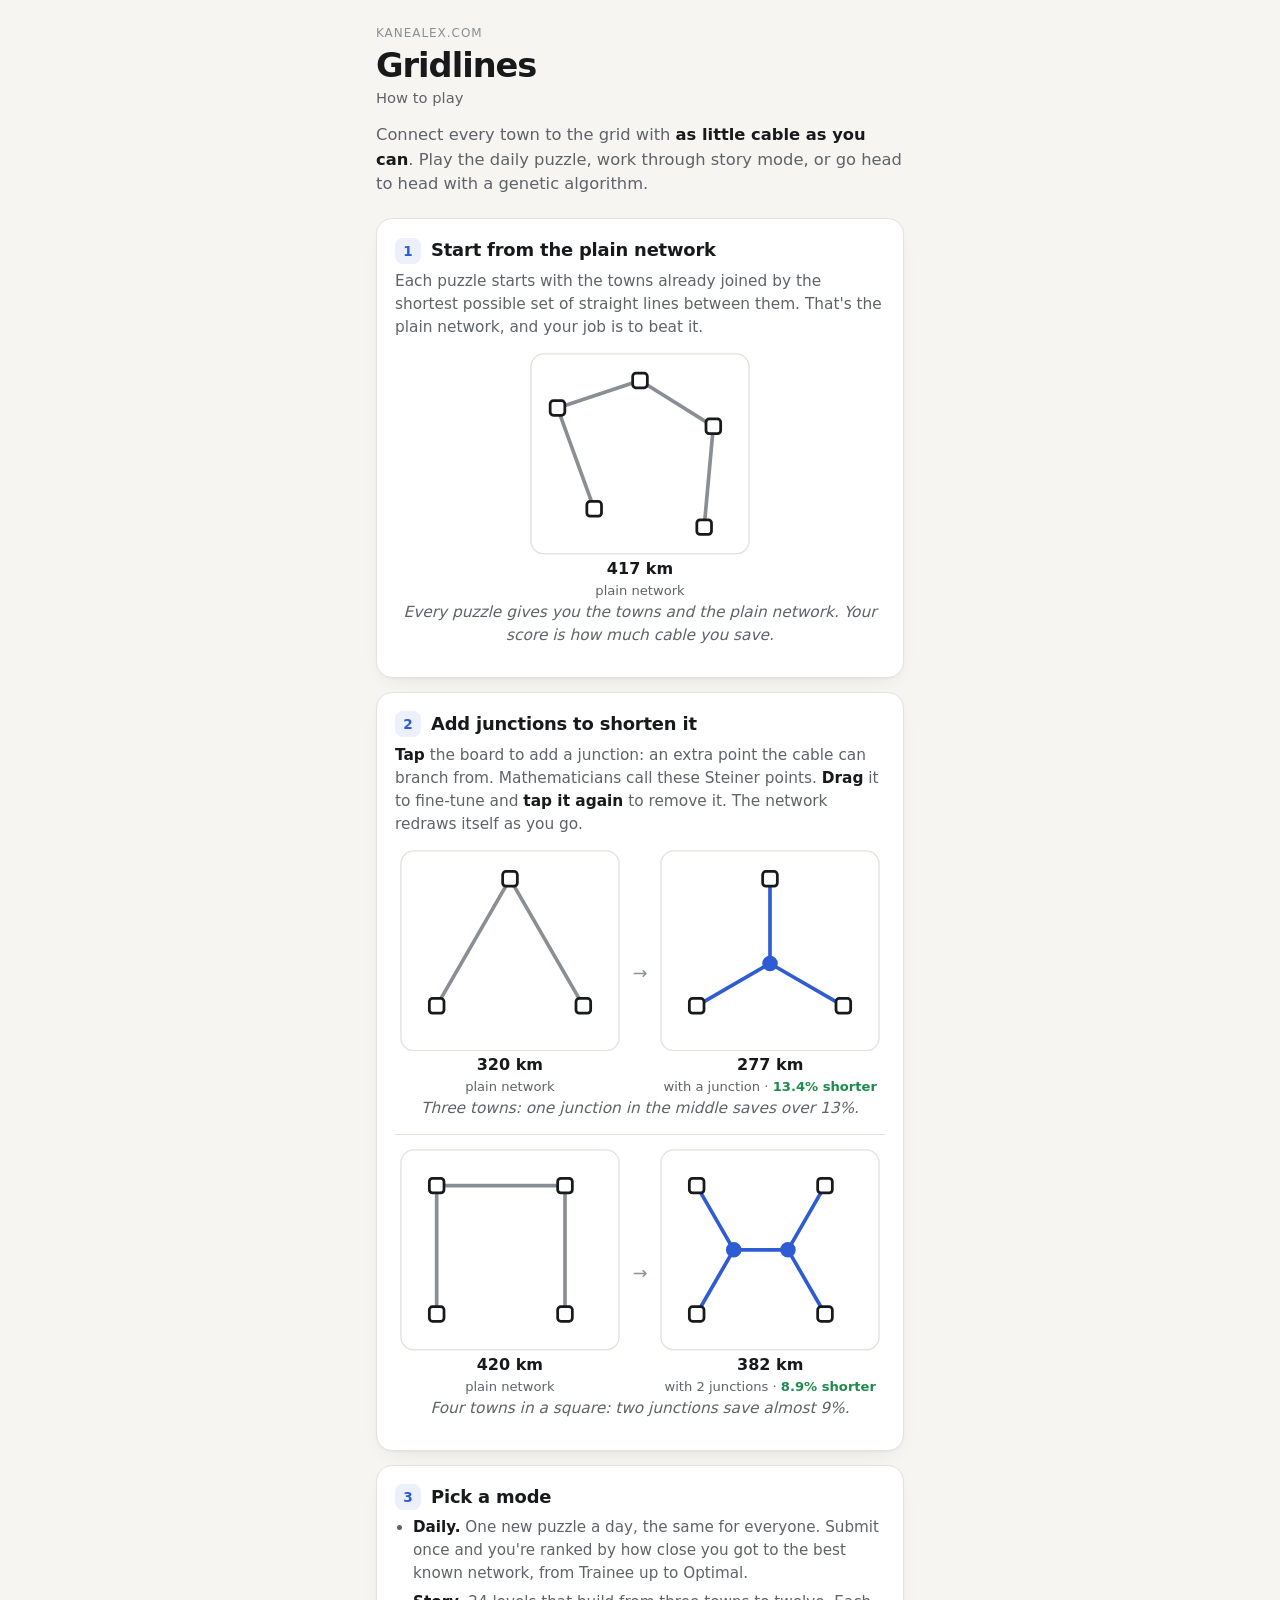
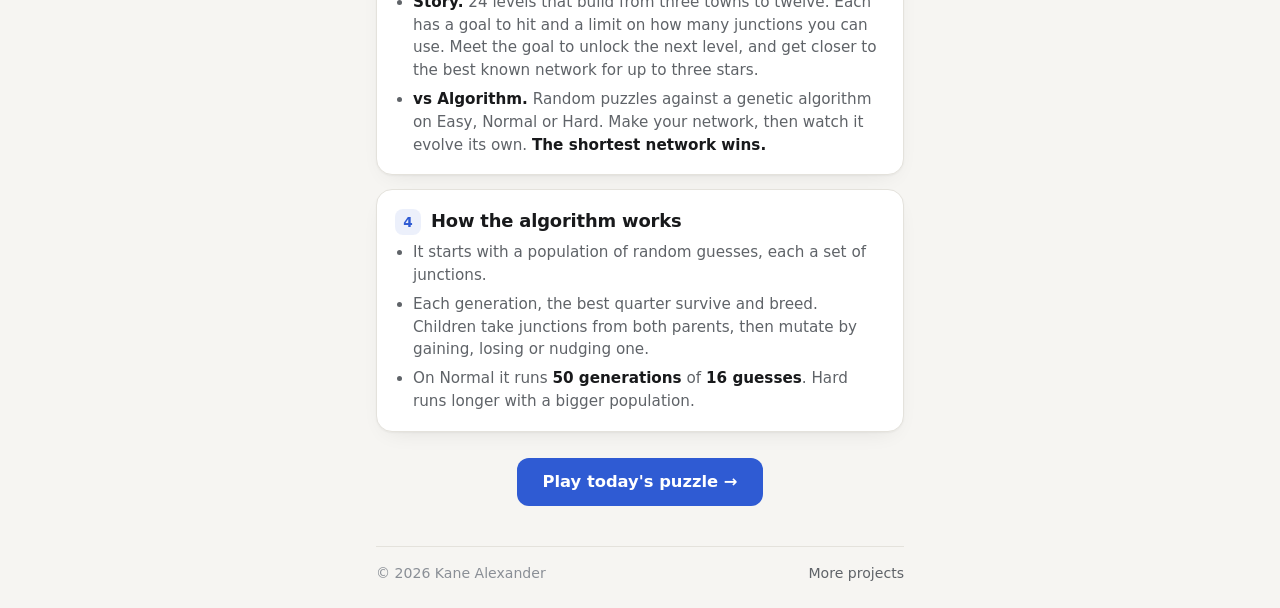
==== commit 14317991: "Add Semantic Drift-style leaderboard and daily rank; rename to Gridlines Co-Authored-By: Claude Opus" ====
--- a/index.html
+++ b/index.html
@@ -11,17 +11,17 @@
   } catch (err) { /* storage blocked or odd referrer: show this page */ }
 </script>
 <meta name="viewport" content="width=device-width, initial-scale=1, viewport-fit=cover">
-<title>Steiner Point: How to Play</title>
+<title>Gridlines: How to Play</title>
 <meta name="description" content="A daily puzzle: connect the towns with as little cable as you can, then see if you beat a genetic algorithm.">
-<link rel="canonical" href="https://steiner.kanealex.com/">
+<link rel="canonical" href="https://gridlines.kanealex.com/">
 <meta name="theme-color" content="#f6f5f2" media="(prefers-color-scheme: light)">
 <meta name="theme-color" content="#111214" media="(prefers-color-scheme: dark)">
 <meta property="og:type" content="website">
-<meta property="og:url" content="https://steiner.kanealex.com/">
-<meta property="og:title" content="Steiner Point">
+<meta property="og:url" content="https://gridlines.kanealex.com/">
+<meta property="og:title" content="Gridlines">
 <meta property="og:description" content="Connect the towns with less cable than a genetic algorithm. A new puzzle every day.">
 <meta name="twitter:card" content="summary">
-<meta name="twitter:title" content="Steiner Point">
+<meta name="twitter:title" content="Gridlines">
 <meta name="twitter:description" content="Connect the towns with less cable than a genetic algorithm. A new puzzle every day.">
 <link rel="icon" href="data:image/svg+xml,%3Csvg xmlns='http://www.w3.org/2000/svg' viewBox='0 0 64 64'%3E%3Crect width='64' height='64' rx='16' fill='%232f5bd3'/%3E%3Cg stroke='%23fff' stroke-width='4' stroke-linecap='round'%3E%3Cpath d='M32 34L16 18M32 34L48 18M32 34V50'/%3E%3C/g%3E%3Ccircle cx='32' cy='34' r='5' fill='%23fff'/%3E%3C/svg%3E">
 <link rel="stylesheet" href="style.css">
@@ -75,7 +75,7 @@
   <header class="top">
     <div>
       <a class="home" href="https://kanealex.com">kanealex.com</a>
-      <h1>Steiner Point</h1>
+      <h1>Gridlines</h1>
       <p class="sub">How to play</p>
     </div>
   </header>
--- a/style.css
+++ b/style.css
@@ -170,8 +170,41 @@
 .levels button.current { border-color: var(--accent); box-shadow: inset 0 0 0 1px var(--accent); }
 .levels button:disabled { opacity: .4; cursor: default; }
 .levels .stars { font-size: .72rem; letter-spacing: 0; }
-.stats { display: grid; grid-template-columns: repeat(4, 1fr); gap: 8px; margin: 6px 0 14px; text-align: center; }
-.stats b { display: block; font-size: 1.6rem; font-variant-numeric: tabular-nums; }
+.dialog-head { display: flex; justify-content: space-between; align-items: center; margin-bottom: 8px; }
+.dialog-head h2 { margin: 0; }
+.close { border: 0; background: none; color: var(--muted); font-size: 1rem; cursor: pointer; padding: 4px 9px; border-radius: 8px; }
+.close:hover { color: var(--fg); background: var(--bg); }
+.section-label { font-size: .75rem !important; font-weight: 700; text-transform: uppercase; letter-spacing: .05em; color: var(--faint) !important; margin: 16px 0 8px !important; }
+.rank-note { margin: -4px 0 12px; font-size: .92rem; color: var(--fg); }
+.rank-note b { color: var(--accent); }
+.dist { display: flex; flex-direction: column; gap: 4px; }
+.dist-bar { display: grid; grid-template-columns: 7.5em 1fr; align-items: center; gap: 8px; font-size: .8rem; }
+.dist-label { color: var(--muted); white-space: nowrap; }
+.dist-fill { min-width: 1.6em; height: 20px; border-radius: 4px; display: flex; align-items: center; justify-content: flex-end; padding: 0 6px; box-sizing: border-box; color: #fff; font-weight: 700; font-variant-numeric: tabular-nums; font-size: .75rem; }
+.dist-fill.zero { background: var(--border) !important; color: var(--muted); }
+.calendar { display: grid; grid-template-columns: repeat(7, 1fr); gap: 4px; }
+.calendar span { aspect-ratio: 1; border-radius: 4px; background: var(--bg); border: 1px solid var(--border); }
+.calendar span.today { outline: 2px solid var(--accent); outline-offset: 1px; }
+.cal-legend { display: flex; flex-wrap: wrap; gap: 10px; margin-top: 8px; font-size: .75rem; color: var(--muted); }
+.cal-legend i { display: inline-block; width: 10px; height: 10px; border-radius: 3px; margin-right: 4px; vertical-align: -1px; }
+.name-row { display: flex; gap: 8px; margin: 10px 0; }
+.name-row .btn { flex: none; width: auto; margin-top: 0; }
+.name-row input {
+  flex: 1 1 auto; min-width: 0; padding: 8px 10px; border-radius: 10px; border: 1px solid var(--border);
+  background: var(--bg); color: var(--fg); font: inherit; font-size: .9rem;
+}
+.name-error { color: var(--lose) !important; font-size: .82rem !important; margin: -4px 0 8px !important; }
+.board-list { display: flex; flex-direction: column; }
+.lb-row { display: flex; justify-content: space-between; align-items: center; gap: 10px; padding: 8px 10px; margin: 0 -10px; border-radius: 8px; font-size: .94rem; }
+.lb-row.me { background: var(--accent-soft); }
+.lb-row .pos { display: inline-block; width: 30px; color: var(--muted); font-weight: 700; font-variant-numeric: tabular-nums; }
+.lb-row .pts { font-weight: 700; font-variant-numeric: tabular-nums; white-space: nowrap; }
+.lb-row .pts span { font-weight: 400; color: var(--muted); font-size: .8rem; }
+.lb-row .who-name { min-width: 0; overflow: hidden; text-overflow: ellipsis; white-space: nowrap; }
+.lb-divider { border-top: 1px solid var(--border); margin: 6px -10px; }
+.stats { display: grid; grid-template-columns: repeat(4, 1fr); gap: 8px; margin: 0; text-align: center; }
+.stats div { padding: 10px 4px; border-radius: 10px; background: var(--bg); border: 1px solid var(--border); }
+.stats b { display: block; font-size: 1.3rem; font-variant-numeric: tabular-nums; }
 .stats span { font-size: .75rem; color: var(--muted); }
 .muted { color: var(--muted); }
 .small { font-size: .82rem; }
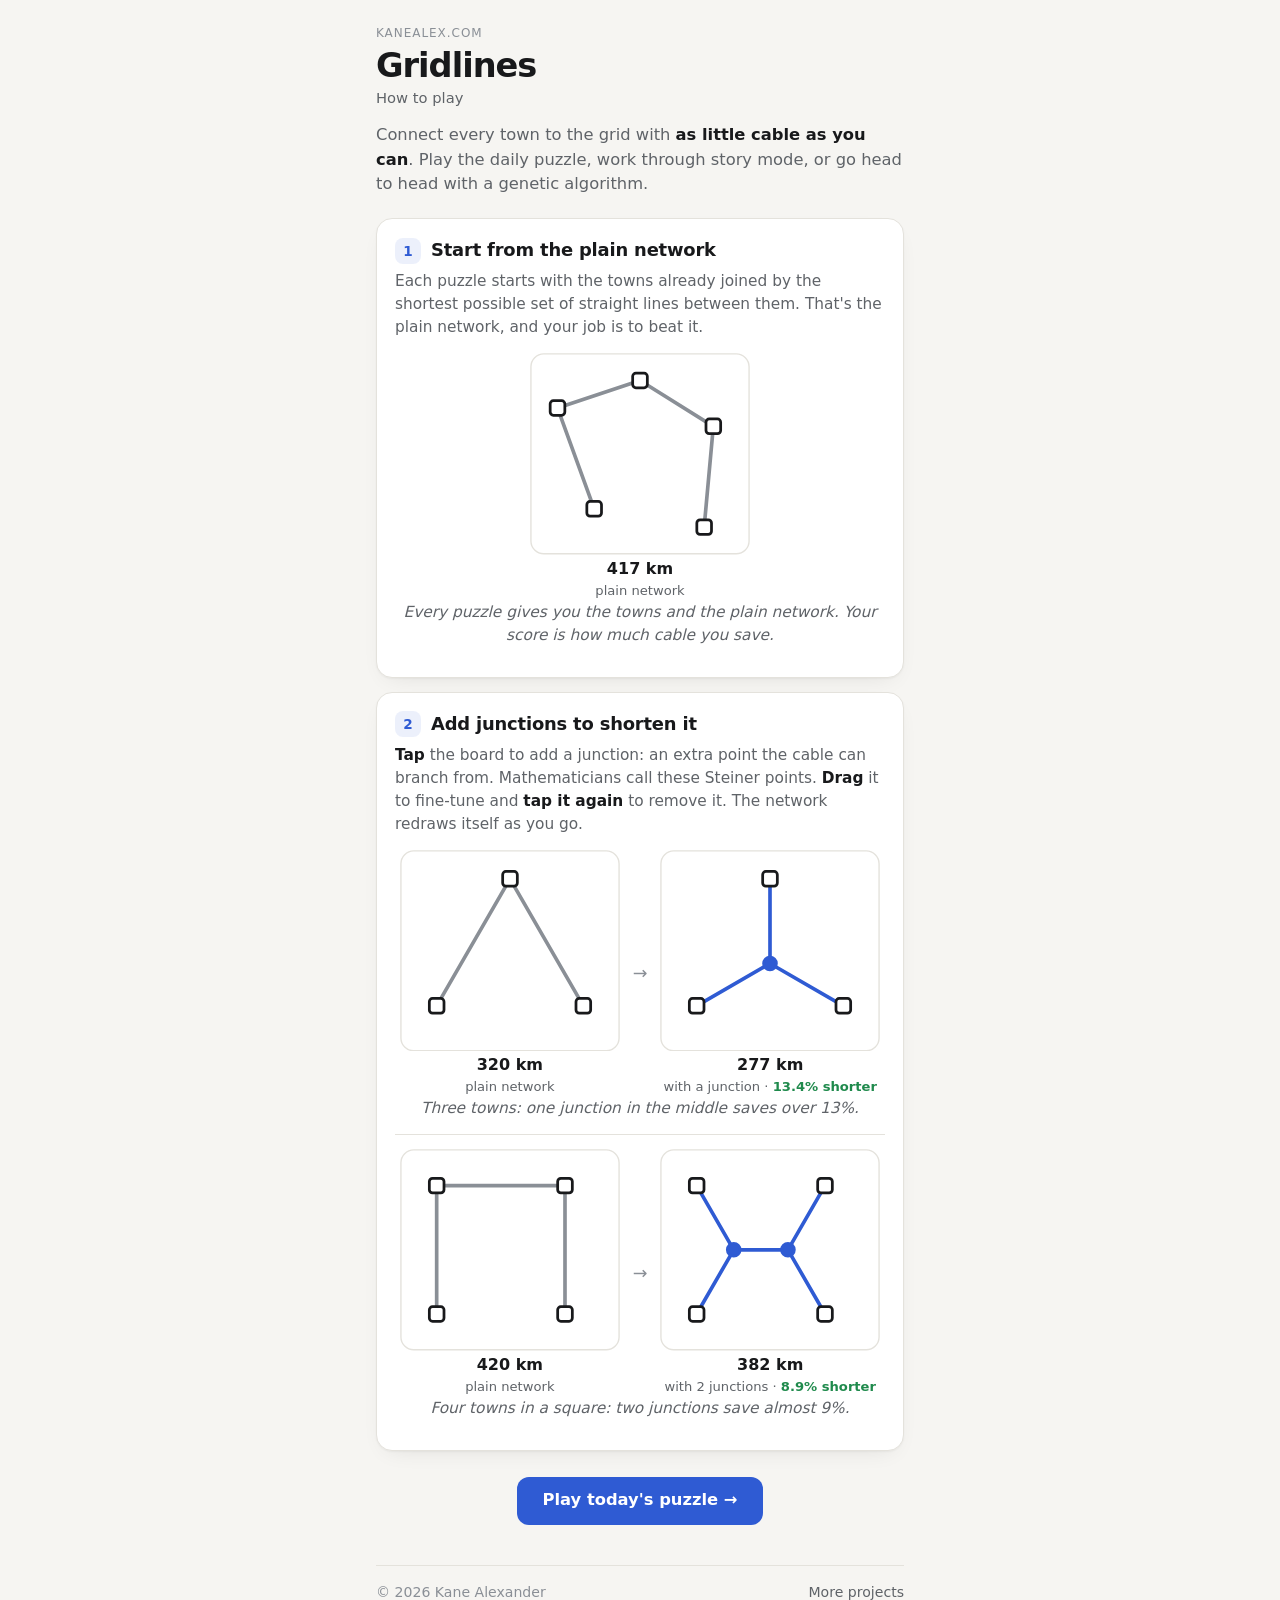
==== commit 774f7c64: "How to play: drop the modes and algorithm sections Co-Authored-By: Claude Opus 5.5 (1M context) <nor" ====
--- a/index.html
+++ b/index.html
@@ -58,8 +58,6 @@
   .legend .town { border: 2.5px solid var(--line); border-radius: 3px; background: var(--board); }
   .legend .junction { border-radius: 50%; background: var(--accent); }
   .legend .hollow { border-radius: 50%; border: 2px solid var(--accent); }
-  .facts { margin: 0; padding-left: 18px; color: var(--muted); font-size: .95rem; display: flex; flex-direction: column; gap: 6px; }
-  .facts b { color: var(--fg); }
   .cta-wrap { text-align: center; margin-top: 26px; }
   .cta {
     display: inline-flex; align-items: center; min-height: 48px; padding: 0 26px; border-radius: 12px;
@@ -105,23 +103,6 @@
       </div>
     </section>
 
-    <section class="step">
-      <h2><span class="step-num">3</span> Pick a mode</h2>
-      <ul class="facts">
-        <li><b>Daily.</b> One new puzzle a day, the same for everyone. Submit once and you're ranked by how close you got to the best known network, from Trainee up to Optimal.</li>
-        <li><b>Story.</b> <span data-levels></span> levels that build from three towns to twelve. Each has a goal to hit and a limit on how many junctions you can use. Meet the goal to unlock the next level, and get closer to the best known network for up to three stars.</li>
-        <li><b>vs Algorithm.</b> Random puzzles against a genetic algorithm on Easy, Normal or Hard. Make your network, then watch it evolve its own. <b>The shortest network wins.</b></li>
-      </ul>
-    </section>
-
-    <section class="step">
-      <h2><span class="step-num">4</span> How the algorithm works</h2>
-      <ul class="facts">
-        <li>It starts with a population of random guesses, each a set of junctions.</li>
-        <li>Each generation, the best quarter survive and breed. Children take junctions from both parents, then mutate by gaining, losing or nudging one.</li>
-        <li>On Normal it runs <b><span data-ga="generations"></span> generations</b> of <b><span data-ga="population"></span> guesses</b>. Hard runs longer with a bigger population.</li>
-      </ul>
-    </section>
   </div>
 
   <div class="cta-wrap">
@@ -135,8 +116,7 @@
 </main>
 
 <script type="module">
-  import { mst, networkLength, greedySteiner, savedPercent, GA_SETTINGS } from "./js/core.js";
-  import { LEVEL_COUNT } from "./js/story.js";
+  import { mst, networkLength, greedySteiner, savedPercent } from "./js/core.js";
 
   // Small worked examples, drawn with the game's own scoring so the numbers are real.
   // 1 unit = 1 km.
@@ -188,8 +168,6 @@
     el.innerHTML = `<figure>${figure(ex.towns, [], "plain network")}</figure><span class="arrow" aria-hidden="true">&rarr;</span><figure>${figure(ex.towns, junctions, label, base)}</figure>`;
   }
 
-  for (const el of document.querySelectorAll("[data-levels]")) el.textContent = LEVEL_COUNT;
-  for (const el of document.querySelectorAll("[data-ga]")) el.textContent = GA_SETTINGS[el.dataset.ga];
   document.getElementById("year").textContent = new Date().getFullYear();
 </script>
 <script data-goatcounter="https://kanealex.goatcounter.com/count" async src="//gc.zgo.at/count.js"></script>
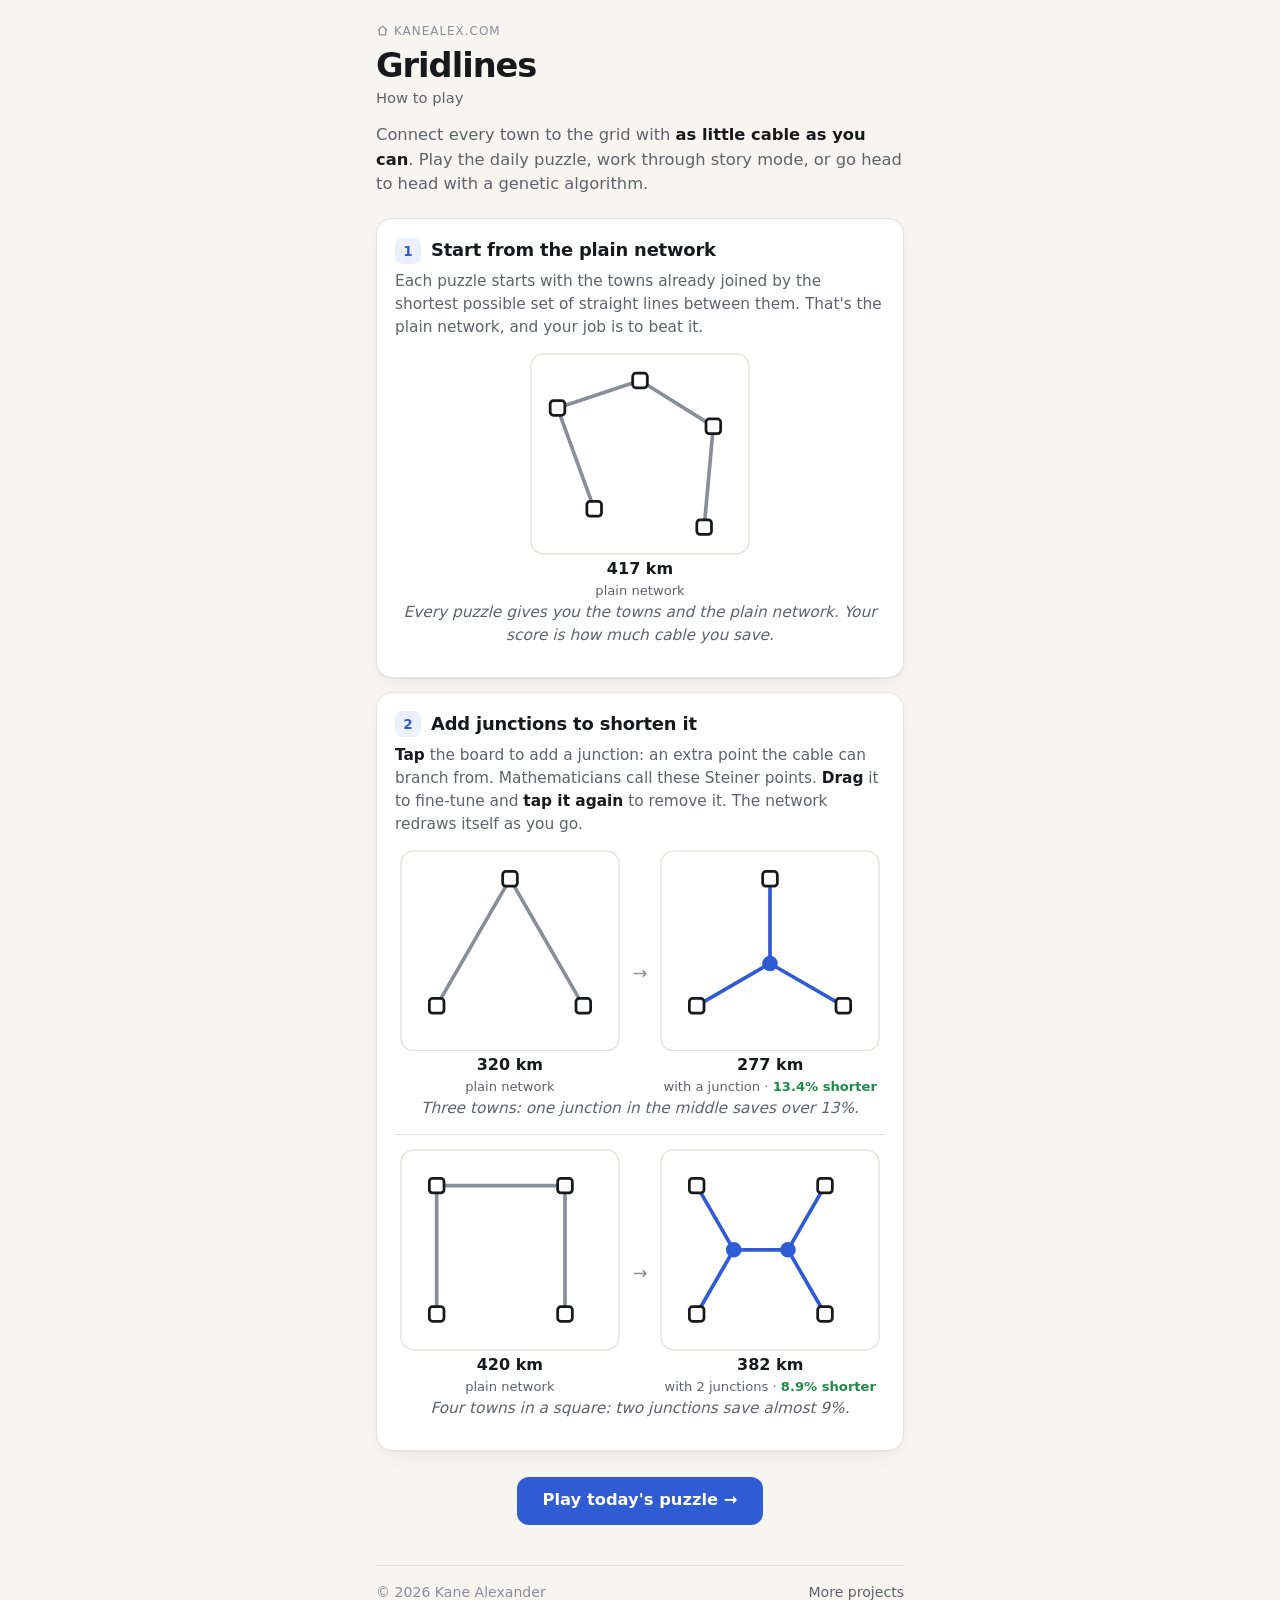
==== commit 9e0c9abd: "Add a link back to kanealex.com Co-Authored-By: Claude Opus 5.5 (1M context) <noreply@anthropic.com>" ====
--- a/index.html
+++ b/index.html
@@ -72,7 +72,7 @@
 <main>
   <header class="top">
     <div>
-      <a class="home" href="https://kanealex.com">kanealex.com</a>
+      <a class="home" href="https://kanealex.com" title="More projects at kanealex.com"><svg viewBox="0 0 24 24" aria-hidden="true"><path d="M4 11l8-7 8 7"/><path d="M6 9.5V20h12V9.5"/></svg>kanealex.com</a>
       <h1>Gridlines</h1>
       <p class="sub">How to play</p>
     </div>
--- a/style.css
+++ b/style.css
@@ -34,10 +34,13 @@
 }
 
 .top { display: flex; justify-content: space-between; align-items: flex-start; gap: 12px; margin-bottom: 14px; }
+/* Link back to kanealex.com, the same on every app. */
 .home {
+  display: inline-flex; align-items: center; gap: 5px;
   font-size: .75rem; letter-spacing: .08em; text-transform: uppercase;
   color: var(--faint); text-decoration: none;
 }
+.home svg { width: 13px; height: 13px; fill: none; stroke: currentColor; stroke-width: 2.2; stroke-linecap: round; stroke-linejoin: round; margin-top: -1px; }
 .home:hover { color: var(--fg); }
 h1 { font-size: clamp(1.6rem, 6vw, 2.1rem); line-height: 1.1; margin: 4px 0 2px; letter-spacing: -0.03em; }
 #howToPlayLink { display: inline-block; margin: 2px 0 8px; font-size: .8rem; font-weight: 700; color: var(--accent); text-decoration: none; }
@@ -51,15 +54,16 @@
 .icon-btn:hover { border-color: var(--border-strong); }
 .icon-btn svg { width: 20px; height: 20px; fill: none; stroke: currentColor; stroke-width: 1.8; stroke-linecap: round; stroke-linejoin: round; }
 
-.modes {
-  display: inline-flex; padding: 3px; gap: 2px; margin-bottom: 14px;
-  background: var(--card); border: 1px solid var(--border); border-radius: 12px;
-}
+/* Mode buttons, laid out like Semantic Drift's Daily / Practice / Duel tabs. */
+.modes { display: flex; gap: 8px; margin-bottom: 14px; }
 .modes button {
-  border: 0; background: none; padding: 6px 16px; border-radius: 9px; cursor: pointer;
-  color: var(--muted); font-size: .92rem; font-weight: 600;
-}
-.modes button[aria-selected="true"] { background: var(--accent-soft); color: var(--accent); }
+  flex: 1; padding: 10px; border-radius: 8px; cursor: pointer;
+  background: var(--card); border: 1px solid var(--border); color: var(--muted);
+  font: inherit; font-size: .95rem; font-weight: 700;
+}
+.modes button:hover { border-color: var(--border-strong); }
+.modes button[aria-selected="true"] { background: var(--accent); border-color: var(--accent); color: #fff; }
+@media (prefers-color-scheme: dark) { .modes button[aria-selected="true"] { color: #0d1020; } }
 
 .mode-bar {
   display: flex; justify-content: space-between; align-items: center; gap: 10px; flex-wrap: wrap;
@@ -216,3 +220,15 @@
 
 :focus-visible { outline: 2px solid var(--accent); outline-offset: 2px; }
 @media (prefers-reduced-motion: reduce) { * { transition: none !important; } }
+
+/* "Today's challenge" row with the streak, Leaderboard and Stats/History,
+   shown on Daily only, the same as Semantic Drift. */
+.info-row { display: flex; justify-content: space-between; align-items: center; flex-wrap: wrap; gap: 6px 10px; margin: 0 0 12px; }
+.info-label { font-size: .8rem; color: var(--muted); }
+.info-actions { display: flex; gap: 10px; align-items: center; margin-left: auto; }
+.streak { font-size: .85rem; color: var(--muted); white-space: nowrap; }
+.toggle-btn {
+  background: transparent; border: 0; padding: 0; margin: 0; font-family: inherit;
+  font-size: .8rem; font-weight: 700; color: var(--accent); cursor: pointer; white-space: nowrap;
+}
+.toggle-btn:hover { text-decoration: underline; }
